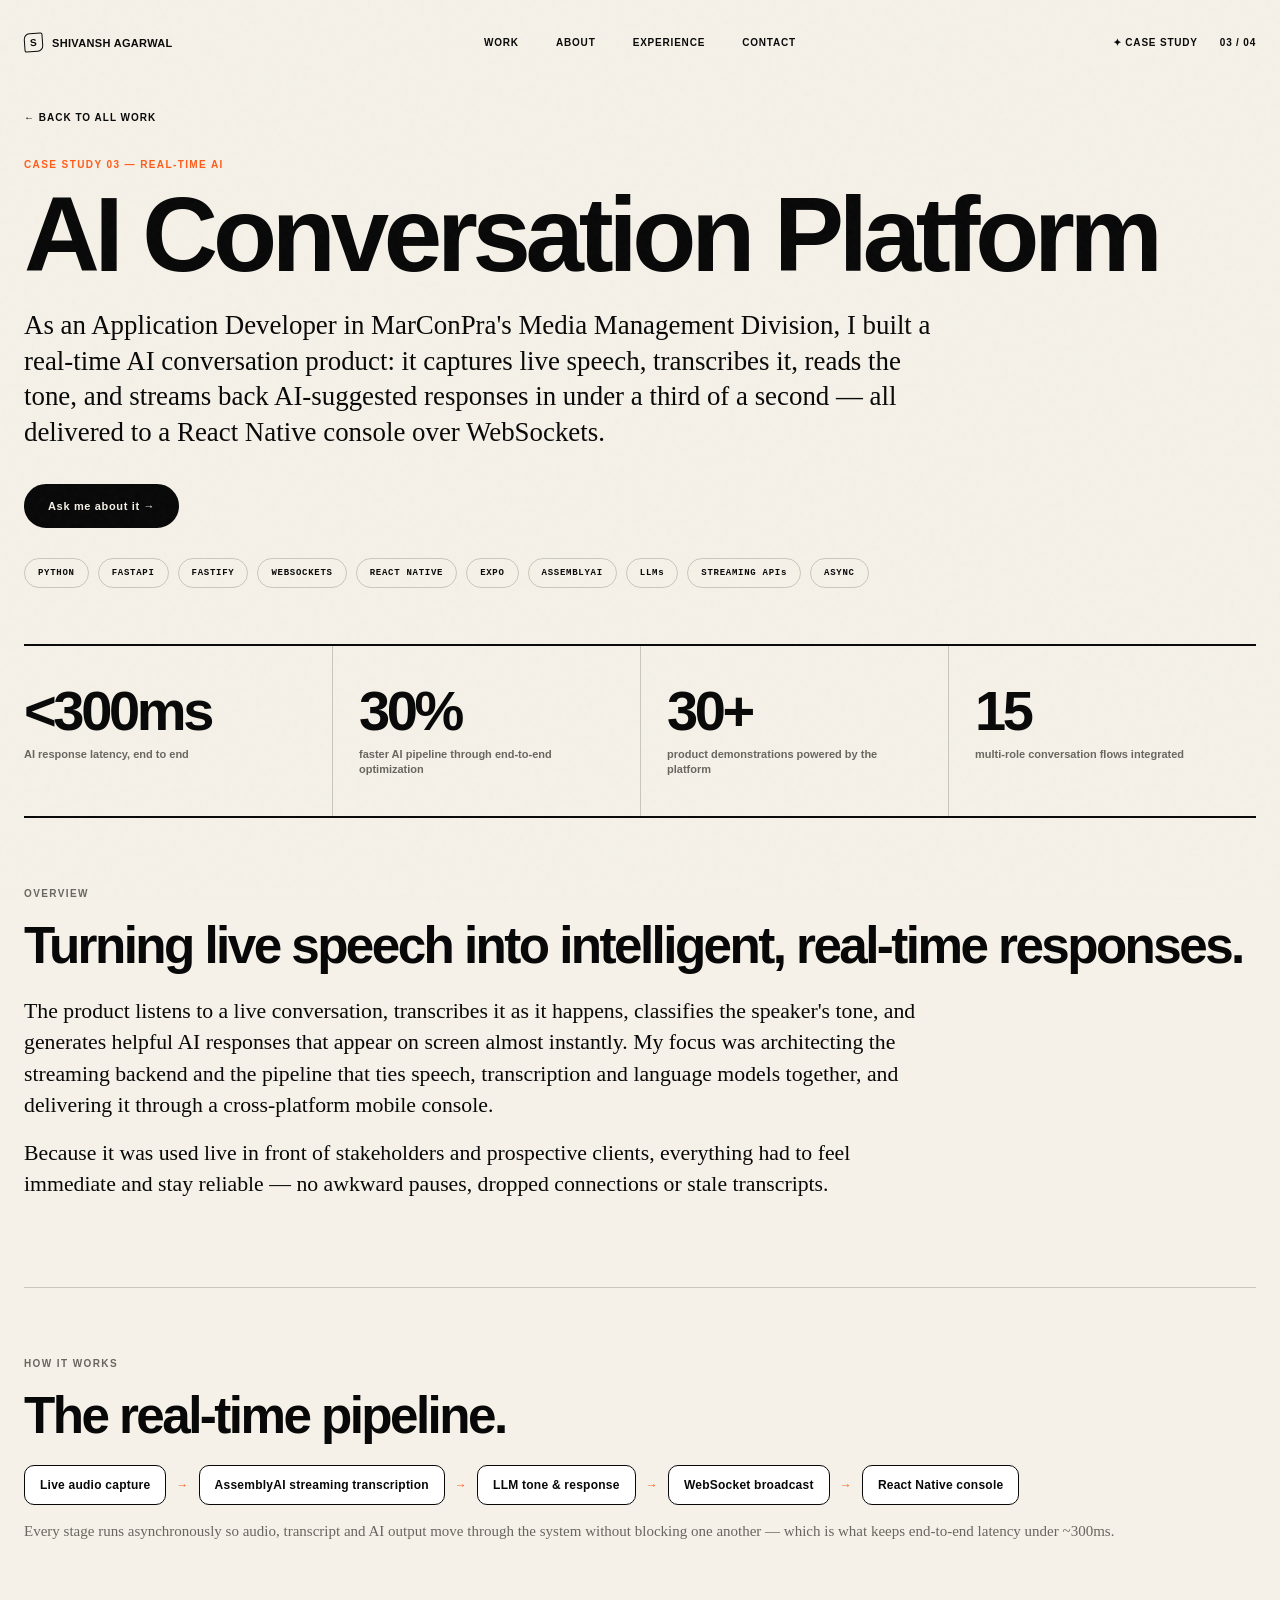
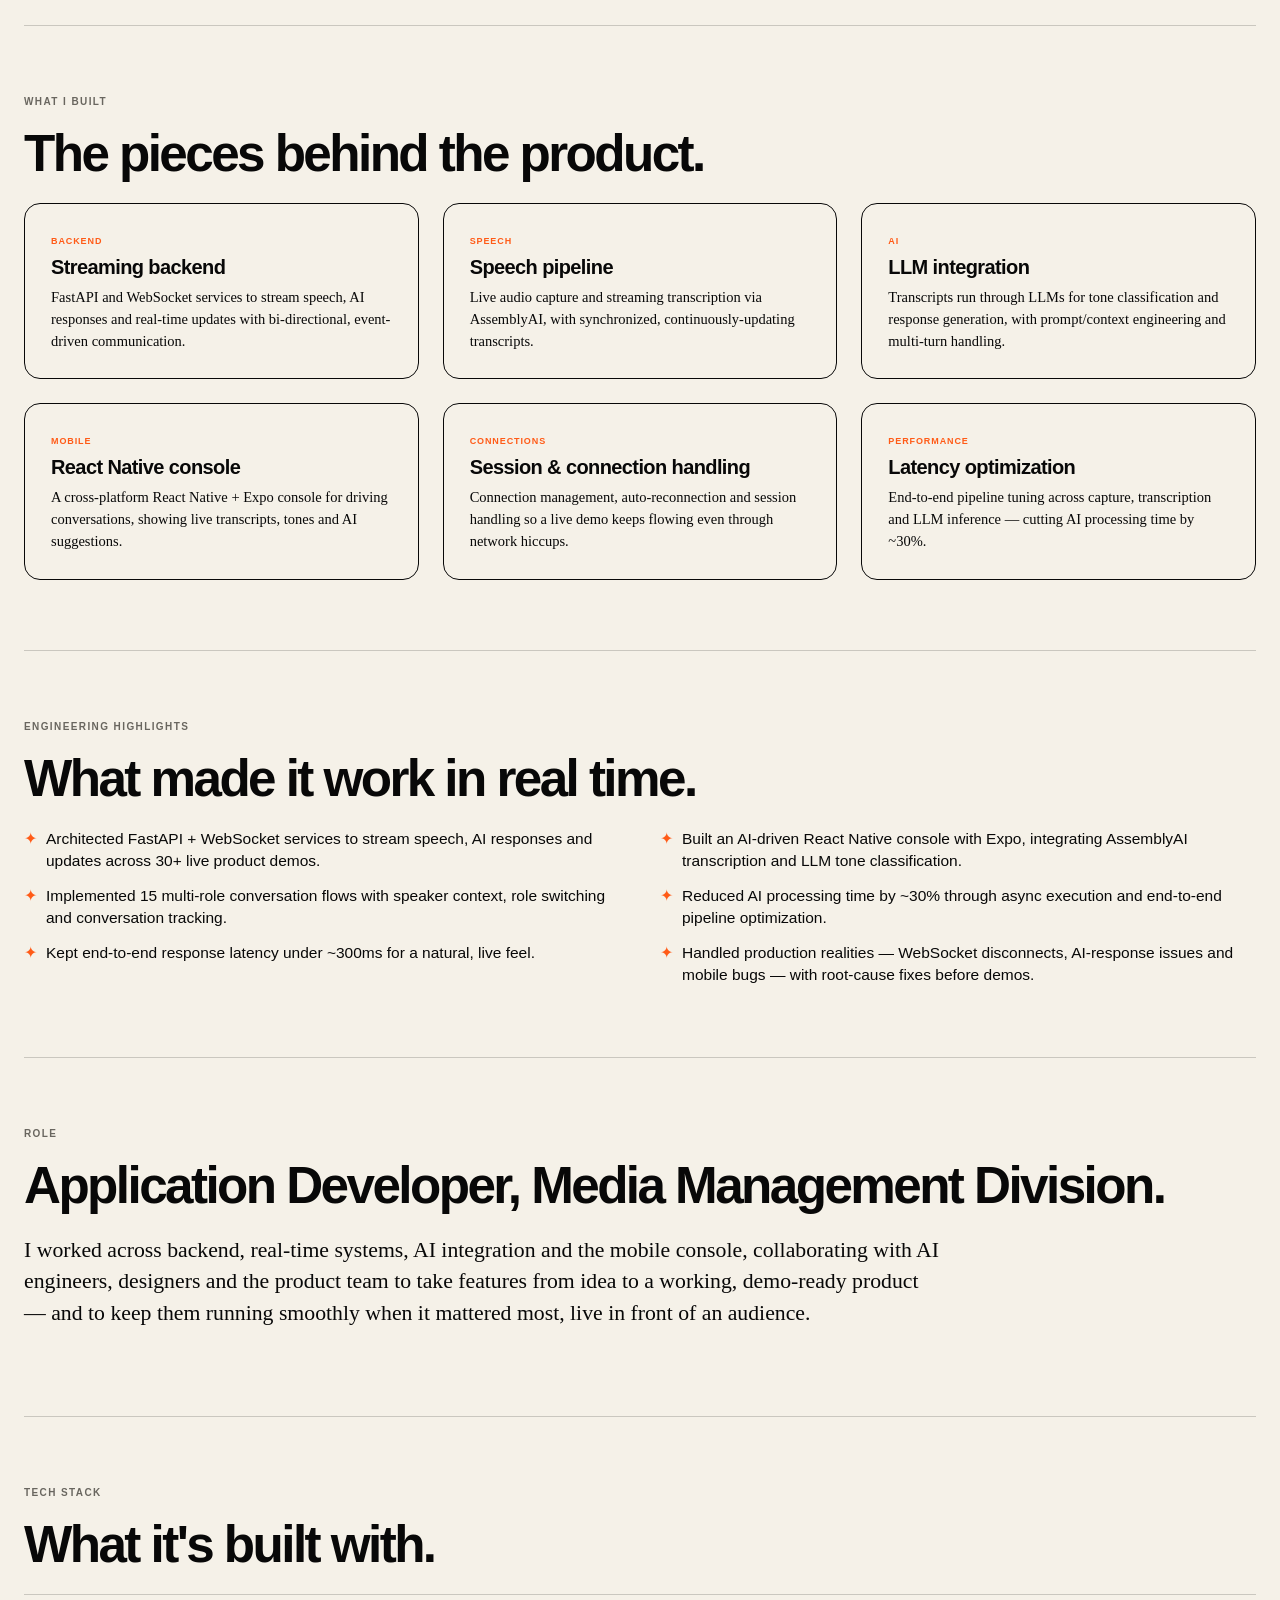
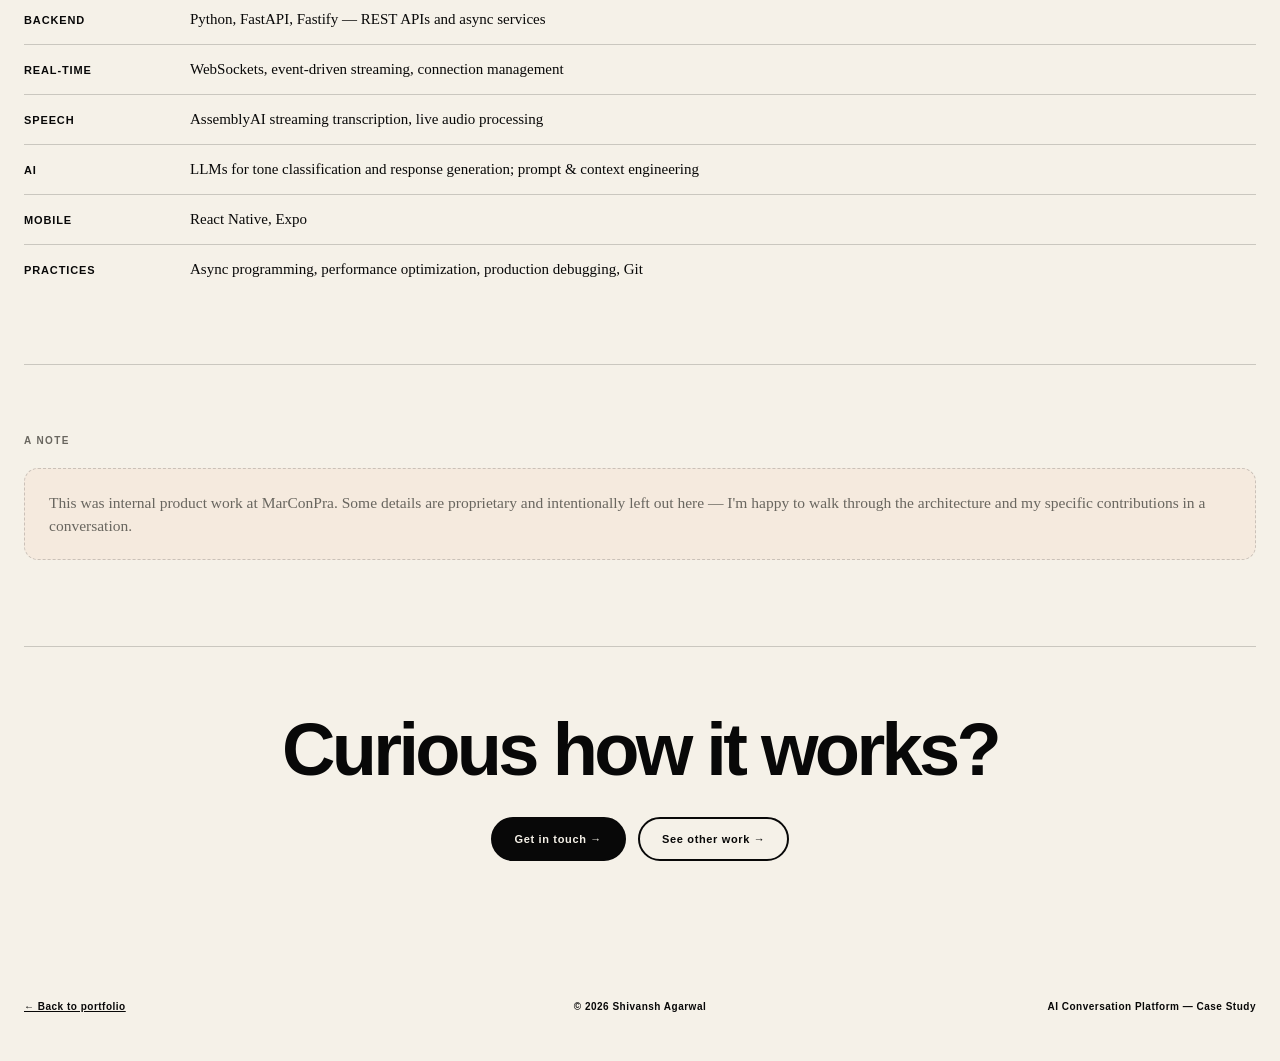
==== work/ai-conversation/index.html @ 7a3903e1 "Portfolio site with for projects and experience." ====
<!doctype html>
<html lang="en">
<head>
  <meta charset="utf-8" />
  <meta name="viewport" content="width=device-width, initial-scale=1" />
  <meta name="description" content="Case study: a real-time AI conversation platform by Shivansh Agarwal (MarConPra, Application Developer) — live speech capture, AssemblyAI transcription, LLM tone classification and streaming AI responses over WebSockets, with a React Native / Expo console." />
  <meta name="author" content="Shivansh Agarwal" />
  <meta name="theme-color" content="#f5f1e8" />
  <title>AI Conversation Platform — Case Study · Shivansh Agarwal</title>
  <link rel="icon" href="../../assets/favicon.svg" type="image/svg+xml" />

  <meta property="og:type" content="article" />
  <meta property="og:title" content="AI Conversation Platform — Case Study · Shivansh Agarwal" />
  <meta property="og:description" content="Real-time speech, tone analysis and live AI responses: FastAPI + WebSockets, AssemblyAI, LLMs, React Native / Expo." />
  <meta name="twitter:card" content="summary_large_image" />
  <meta name="twitter:title" content="AI Conversation Platform — Case Study · Shivansh Agarwal" />

  <link rel="stylesheet" href="../../styles.css" />
  <style>
    .cs-main{width:var(--shell);margin-inline:auto}
    .cs-back{display:inline-flex;align-items:center;gap:8px;margin:26px 0 0;font-size:10px;font-weight:800;letter-spacing:.1em;text-transform:uppercase;text-decoration:none;text-underline-offset:6px}
    .cs-back:hover{text-decoration:underline}
    .cs-hero{padding:34px 0 56px;border-bottom:2px solid var(--ink)}
    .cs-kicker{font-size:10px;font-weight:800;letter-spacing:.14em;color:var(--orange);margin:0 0 18px}
    .cs-hero h1{font-size:clamp(46px,8.2vw,116px);line-height:.9;letter-spacing:-.05em;margin:0}
    .cs-lead{font-family:Georgia,"Times New Roman",serif;font-size:clamp(19px,2.1vw,29px);line-height:1.32;max-width:920px;margin:26px 0 0}
    .cs-cta{display:flex;flex-wrap:wrap;gap:12px;margin-top:34px}
    .cs-btn{display:inline-flex;align-items:center;gap:8px;border-radius:999px;padding:14px 22px;font-size:11px;font-weight:800;letter-spacing:.06em;text-decoration:none;border:2px solid var(--ink);transition:transform .2s ease}
    .cs-btn:hover{transform:translateY(-2px)}
    .cs-btn.solid{background:var(--ink);color:var(--paper)}
    .cs-btn.ghost{background:transparent;color:var(--ink)}
    .cs-tags{display:flex;flex-wrap:wrap;gap:9px;margin-top:30px}
    .cs-tags span{font-size:9px;font-weight:800;letter-spacing:.08em;padding:9px 13px;border-radius:999px;border:1px solid var(--line);font-family:monospace}
    .cs-metrics{display:grid;grid-template-columns:repeat(4,1fr);gap:0;border-bottom:2px solid var(--ink)}
    .cs-metrics div{padding:40px 26px 40px 0}
    .cs-metrics div + div{padding-left:26px;border-left:1px solid var(--line)}
    .cs-metrics strong{display:block;font-size:clamp(32px,4.4vw,56px);letter-spacing:-.06em;line-height:.9}
    .cs-metrics span{display:block;margin-top:10px;font-size:11px;font-weight:700;line-height:1.35;color:var(--muted)}
    .cs-section{padding:70px 0;border-bottom:1px solid var(--line)}
    .cs-eyebrow{font-size:10px;font-weight:800;letter-spacing:.14em;margin:0 0 22px;color:var(--muted)}
    .cs-section h2{font-size:clamp(30px,4vw,52px);letter-spacing:-.05em;line-height:.98;margin:0 0 24px}
    .cs-section p.body{font-family:Georgia,serif;font-size:clamp(17px,1.7vw,22px);line-height:1.45;max-width:920px;margin:0 0 16px}
    .cs-flow{display:flex;flex-wrap:wrap;align-items:center;gap:10px;margin-top:8px;font-size:12px;font-weight:800;letter-spacing:.02em}
    .cs-flow span{border:1.5px solid var(--ink);border-radius:10px;padding:12px 15px;background:#fff}
    .cs-flow i{color:var(--orange);font-style:normal;font-weight:900}
    .cs-note{font-family:Georgia,serif;font-size:15px;color:var(--muted);margin-top:18px}
    .cs-grid3{display:grid;grid-template-columns:repeat(3,1fr);gap:24px;margin-top:14px}
    .cs-role{border:1.5px solid var(--ink);border-radius:16px;padding:26px}
    .cs-role h3{font-size:20px;letter-spacing:-.03em;margin:8px 0 8px}
    .cs-role .tag{font-size:9px;font-weight:800;letter-spacing:.1em;color:var(--orange)}
    .cs-role p{margin:0;font-size:14.5px;line-height:1.5;font-family:Georgia,serif}
    .cs-stack .row{display:grid;grid-template-columns:150px 1fr;gap:16px;padding:14px 0;border-top:1px solid var(--line);align-items:baseline}
    .cs-stack .row b{font-size:11px;font-weight:800;letter-spacing:.08em;text-transform:uppercase}
    .cs-stack .row p{margin:0;font-size:15px;line-height:1.4;font-family:Georgia,serif}
    .cs-list{list-style:none;margin:0;padding:0;display:grid;grid-template-columns:repeat(2,1fr);gap:12px 40px}
    .cs-list li{position:relative;padding-left:22px;font-size:15.5px;line-height:1.45}
    .cs-list li::before{content:"✦";position:absolute;left:0;color:var(--orange)}
    .cs-nda{margin-top:8px;border:1.5px dashed var(--line);border-radius:14px;padding:22px 24px;font-family:Georgia,serif;font-size:15.5px;line-height:1.5;color:var(--muted);background:rgba(255,91,23,.04)}
    .cs-foot{padding:70px 0 90px;text-align:center}
    .cs-foot h2{font-size:clamp(34px,6vw,74px);letter-spacing:-.05em;line-height:.9;margin:0 0 30px}
    .cs-foot .cs-cta{justify-content:center}
    @media(max-width:900px){
      .cs-metrics{grid-template-columns:repeat(2,1fr)}
      .cs-metrics div,.cs-metrics div + div{border-left:0;padding:28px 18px}
      .cs-grid3{grid-template-columns:1fr}.cs-stack .row{grid-template-columns:1fr;gap:4px}.cs-list{grid-template-columns:1fr}
    }
  </style>
</head>
<body>
  <div class="grain" aria-hidden="true"></div>

  <header class="topbar" id="top">
    <a class="identity" href="../../index.html" aria-label="Shivansh Agarwal home">
      <span class="identity-mark" aria-hidden="true">S</span>
      <span>SHIVANSH AGARWAL</span>
    </a>
    <nav class="desktop-nav" aria-label="Main navigation">
      <a href="../../index.html#work">WORK</a>
      <a href="../../index.html#about">ABOUT</a>
      <a href="../../index.html#experience">EXPERIENCE</a>
      <a href="../../index.html#contact">CONTACT</a>
    </nav>
    <div class="top-location"><span>✦ CASE STUDY</span><span>03 / 04</span></div>
  </header>

  <main class="cs-main">
    <a class="cs-back" href="../../index.html#work">← Back to all work</a>

    <section class="cs-hero">
      <p class="cs-kicker">CASE STUDY 03 — REAL-TIME AI</p>
      <h1>AI Conversation Platform</h1>
      <p class="cs-lead">As an Application Developer in MarConPra's Media Management Division, I built a real-time AI conversation product: it captures live speech, transcribes it, reads the tone, and streams back AI-suggested responses in under a third of a second — all delivered to a React Native console over WebSockets.</p>
      <div class="cs-cta">
        <a class="cs-btn solid" href="../../index.html#contact">Ask me about it →</a>
      </div>
      <div class="cs-tags">
        <span>PYTHON</span><span>FASTAPI</span><span>FASTIFY</span><span>WEBSOCKETS</span><span>REACT NATIVE</span><span>EXPO</span><span>ASSEMBLYAI</span><span>LLMs</span><span>STREAMING APIs</span><span>ASYNC</span>
      </div>
    </section>

    <section class="cs-metrics" aria-label="Key outcomes">
      <div><strong>&lt;300ms</strong><span>AI response latency, end to end</span></div>
      <div><strong>30%</strong><span>faster AI pipeline through end-to-end optimization</span></div>
      <div><strong>30+</strong><span>product demonstrations powered by the platform</span></div>
      <div><strong>15</strong><span>multi-role conversation flows integrated</span></div>
    </section>

    <section class="cs-section">
      <p class="cs-eyebrow">OVERVIEW</p>
      <h2>Turning live speech into intelligent, real-time responses.</h2>
      <p class="body">The product listens to a live conversation, transcribes it as it happens, classifies the speaker's tone, and generates helpful AI responses that appear on screen almost instantly. My focus was architecting the streaming backend and the pipeline that ties speech, transcription and language models together, and delivering it through a cross-platform mobile console.</p>
      <p class="body">Because it was used live in front of stakeholders and prospective clients, everything had to feel immediate and stay reliable — no awkward pauses, dropped connections or stale transcripts.</p>
    </section>

    <section class="cs-section">
      <p class="cs-eyebrow">HOW IT WORKS</p>
      <h2>The real-time pipeline.</h2>
      <div class="cs-flow">
        <span>Live audio capture</span><i>→</i>
        <span>AssemblyAI streaming transcription</span><i>→</i>
        <span>LLM tone &amp; response</span><i>→</i>
        <span>WebSocket broadcast</span><i>→</i>
        <span>React Native console</span>
      </div>
      <p class="cs-note">Every stage runs asynchronously so audio, transcript and AI output move through the system without blocking one another — which is what keeps end-to-end latency under ~300ms.</p>
    </section>

    <section class="cs-section">
      <p class="cs-eyebrow">WHAT I BUILT</p>
      <h2>The pieces behind the product.</h2>
      <div class="cs-grid3">
        <div class="cs-role">
          <span class="tag">BACKEND</span>
          <h3>Streaming backend</h3>
          <p>FastAPI and WebSocket services to stream speech, AI responses and real-time updates with bi-directional, event-driven communication.</p>
        </div>
        <div class="cs-role">
          <span class="tag">SPEECH</span>
          <h3>Speech pipeline</h3>
          <p>Live audio capture and streaming transcription via AssemblyAI, with synchronized, continuously-updating transcripts.</p>
        </div>
        <div class="cs-role">
          <span class="tag">AI</span>
          <h3>LLM integration</h3>
          <p>Transcripts run through LLMs for tone classification and response generation, with prompt/context engineering and multi-turn handling.</p>
        </div>
        <div class="cs-role">
          <span class="tag">MOBILE</span>
          <h3>React Native console</h3>
          <p>A cross-platform React Native + Expo console for driving conversations, showing live transcripts, tones and AI suggestions.</p>
        </div>
        <div class="cs-role">
          <span class="tag">CONNECTIONS</span>
          <h3>Session &amp; connection handling</h3>
          <p>Connection management, auto-reconnection and session handling so a live demo keeps flowing even through network hiccups.</p>
        </div>
        <div class="cs-role">
          <span class="tag">PERFORMANCE</span>
          <h3>Latency optimization</h3>
          <p>End-to-end pipeline tuning across capture, transcription and LLM inference — cutting AI processing time by ~30%.</p>
        </div>
      </div>
    </section>

    <section class="cs-section">
      <p class="cs-eyebrow">ENGINEERING HIGHLIGHTS</p>
      <h2>What made it work in real time.</h2>
      <ul class="cs-list">
        <li>Architected FastAPI + WebSocket services to stream speech, AI responses and updates across 30+ live product demos.</li>
        <li>Built an AI-driven React Native console with Expo, integrating AssemblyAI transcription and LLM tone classification.</li>
        <li>Implemented 15 multi-role conversation flows with speaker context, role switching and conversation tracking.</li>
        <li>Reduced AI processing time by ~30% through async execution and end-to-end pipeline optimization.</li>
        <li>Kept end-to-end response latency under ~300ms for a natural, live feel.</li>
        <li>Handled production realities — WebSocket disconnects, AI-response issues and mobile bugs — with root-cause fixes before demos.</li>
      </ul>
    </section>

    <section class="cs-section">
      <p class="cs-eyebrow">ROLE</p>
      <h2>Application Developer, Media Management Division.</h2>
      <p class="body">I worked across backend, real-time systems, AI integration and the mobile console, collaborating with AI engineers, designers and the product team to take features from idea to a working, demo-ready product — and to keep them running smoothly when it mattered most, live in front of an audience.</p>
    </section>

    <section class="cs-section">
      <p class="cs-eyebrow">TECH STACK</p>
      <h2>What it's built with.</h2>
      <div class="cs-stack">
        <div class="row"><b>Backend</b><p>Python, FastAPI, Fastify — REST APIs and async services</p></div>
        <div class="row"><b>Real-time</b><p>WebSockets, event-driven streaming, connection management</p></div>
        <div class="row"><b>Speech</b><p>AssemblyAI streaming transcription, live audio processing</p></div>
        <div class="row"><b>AI</b><p>LLMs for tone classification and response generation; prompt &amp; context engineering</p></div>
        <div class="row"><b>Mobile</b><p>React Native, Expo</p></div>
        <div class="row"><b>Practices</b><p>Async programming, performance optimization, production debugging, Git</p></div>
      </div>
    </section>

    <section class="cs-section">
      <p class="cs-eyebrow">A NOTE</p>
      <p class="cs-nda">This was internal product work at MarConPra. Some details are proprietary and intentionally left out here — I'm happy to walk through the architecture and my specific contributions in a conversation.</p>
    </section>

    <section class="cs-foot">
      <h2>Curious how it works?</h2>
      <div class="cs-cta">
        <a class="cs-btn solid" href="../../index.html#contact">Get in touch →</a>
        <a class="cs-btn ghost" href="../../index.html#work">See other work →</a>
      </div>
    </section>
  </main>

  <footer class="footer section-shell">
    <a href="../../index.html">← Back to portfolio</a>
    <p>© <span data-year></span> Shivansh Agarwal</p>
    <p>AI Conversation Platform — Case Study</p>
  </footer>

  <script>document.querySelectorAll('[data-year]').forEach(n => n.textContent = new Date().getFullYear());</script>
</body>
</html>
---- styles.css ----
:root{
  --paper:#f5f1e8;
  --ink:#080808;
  --muted:#69665f;
  --orange:#ff5b17;
  --purple:#a654f6;
  --yellow:#efb50e;
  --green:#0a3f2a;
  --lime:#baf64d;
  --line:rgba(8,8,8,.18);
  --shell:min(1460px,calc(100% - 48px));
}
*{box-sizing:border-box}
html{scroll-behavior:smooth;scroll-padding-top:80px}
body{margin:0;background:var(--paper);color:var(--ink);font-family:Arial,Helvetica,sans-serif;overflow-x:hidden}
body.menu-open{overflow:hidden}
::selection{background:var(--orange);color:#fff}
a{color:inherit}button,a{-webkit-tap-highlight-color:transparent}button{font:inherit}img{display:block;max-width:100%}
.grain{position:fixed;inset:0;z-index:9998;pointer-events:none;opacity:.045;background-image:url("data:image/svg+xml,%3Csvg viewBox='0 0 190 190' xmlns='http://www.w3.org/2000/svg'%3E%3Cfilter id='n'%3E%3CfeTurbulence type='fractalNoise' baseFrequency='.9' numOctaves='3' stitchTiles='stitch'/%3E%3C/filter%3E%3Crect width='100%25' height='100%25' filter='url(%23n)' opacity='.65'/%3E%3C/svg%3E")}
.section-shell{width:var(--shell);margin-inline:auto}
.cursor{position:fixed;left:0;top:0;width:92px;height:92px;z-index:10000;pointer-events:none;opacity:0;transform:translate(-50%,-50%);transition:opacity .2s ease;color:var(--ink);mix-blend-mode:multiply}
.cursor.ready{opacity:1}.cursor svg{width:100%;height:100%;animation:spin 8s linear infinite}.cursor text{font-size:11px;font-weight:800;letter-spacing:4px;fill:currentColor}.cursor i{position:absolute;left:50%;top:50%;width:8px;height:8px;border-radius:50%;background:var(--orange);transform:translate(-50%,-50%);transition:.2s ease}.cursor.link i{width:25px;height:25px;background:var(--ink)}.cursor.link svg{animation-duration:3s}@keyframes spin{to{transform:rotate(360deg)}}
.topbar{height:86px;padding:0 24px;display:grid;grid-template-columns:1fr auto 1fr;align-items:center;gap:28px;position:relative;z-index:100;background:rgba(245,241,232,.88);backdrop-filter:blur(16px);border-bottom:1px solid transparent}
.identity{display:flex;align-items:center;gap:9px;text-decoration:none;font-size:11px;font-weight:700;letter-spacing:.03em;width:max-content}.identity-mark{width:19px;height:19px;border:1.5px solid currentColor;border-radius:6px 2px 6px 2px;display:grid;place-items:center;font-size:10px;transform:rotate(-4deg)}
.desktop-nav{display:flex;gap:clamp(20px,2.9vw,50px);align-items:center}.desktop-nav a,.top-location{font-size:10px;letter-spacing:.08em;text-decoration:none;font-weight:700}.desktop-nav a{position:relative;padding:6px 0}.desktop-nav a::after{content:"";position:absolute;left:0;right:100%;bottom:0;height:1px;background:currentColor;transition:right .25s}.desktop-nav a:hover::after,.desktop-nav a.active::after{right:0}.top-location{justify-self:end;display:flex;gap:22px}.menu-button{display:none;border:0;background:none;padding:9px}.menu-button span{display:block;width:24px;height:1.5px;background:currentColor;margin:5px}.mobile-menu{display:none}
.hero{min-height:calc(100vh - 86px);padding:52px 0 104px;position:relative}.hero::before{content:"";position:absolute;left:11%;right:10%;top:7%;height:470px;opacity:.5;background-image:radial-gradient(circle,var(--ink) 0 1px,transparent 1.2px);background-size:46px 46px;mask-image:linear-gradient(to bottom,transparent,#000 18%,#000 76%,transparent)}
.hero-art-card{position:absolute;z-index:3;right:5.7%;top:62px;width:230px}.hero-art-shape{height:92px;border-radius:42px 11px 42px 11px;background:linear-gradient(135deg,#ffd184 0 16%,#ff7a13 16% 38%,#fff1cb 38% 41%,#ff5000 41% 72%,#b92509 72%);box-shadow:0 18px 42px rgba(122,53,5,.22);position:relative;overflow:hidden}.hero-art-shape::before,.hero-art-shape::after{content:"";position:absolute;width:170px;height:24px;background:rgba(255,255,255,.65);transform:rotate(-32deg);left:24px}.hero-art-shape::before{top:16px}.hero-art-shape::after{top:50px;opacity:.35}.hero-art-card p{font-size:8px;line-height:1.28;font-weight:700;margin:9px 3px 0 50px;text-transform:uppercase}
.hero-title{position:relative;z-index:2;width:min(1120px,82vw);margin:18px auto 0;text-align:center;display:flex;flex-direction:column;align-items:center}.hero-title>span{display:block;line-height:.79;letter-spacing:-.075em;white-space:nowrap}.hero-thin{font-size:clamp(82px,12.7vw,190px);font-weight:300}.hero-bold{font-size:clamp(86px,13.2vw,198px);font-weight:900}.hero-engineer{display:flex!important;align-items:center;justify-content:center;position:relative}.hero-photo{width:.16em;height:.76em;border-radius:999px;overflow:hidden;margin:0 .015em;border:1px solid var(--ink);transform:translateY(.02em)}.hero-photo img{width:100%;height:100%;object-fit:cover;object-position:54% 38%;filter:grayscale(1)}.hero-star{font-size:.22em;letter-spacing:0;color:var(--orange);position:absolute;right:-.13em;bottom:.11em;font-weight:400;transform:rotate(12deg)}
.availability{margin:40px auto 0;display:flex;align-items:center;justify-content:center;gap:8px;font-family:Georgia,"Times New Roman",serif;font-size:13px}.availability i{width:7px;height:7px;border-radius:50%;background:#31b95d;box-shadow:0 0 0 5px rgba(49,185,93,.1)}
.hero-summary{margin:108px auto 0;width:min(1040px,88%);text-align:center}.hero-summary p{font-size:clamp(24px,2.4vw,40px);line-height:1.07;font-weight:700;letter-spacing:-.045em;margin:0}.mini-photo{display:inline-block;width:.8em;height:.8em;border-radius:8px;overflow:hidden;vertical-align:-.08em;margin:0 .08em}.mini-photo img{width:100%;height:100%;object-fit:cover;filter:grayscale(1)}.years-badge{display:inline-block;padding:.08em .28em .1em;background:var(--orange);color:#fff;border-radius:999px;transform:rotate(-3deg);font-family:Georgia,serif;font-style:italic;font-weight:400;white-space:nowrap}
.featured{padding:34px 0 120px}.section-heading{display:flex;align-items:end;justify-content:space-between;gap:30px;margin-bottom:18px}.section-heading h2{margin:0;font-size:clamp(30px,3.4vw,54px);letter-spacing:-.05em}.section-heading sup{font-size:.34em;letter-spacing:0;margin-left:4px}.section-heading p{font-size:10px;font-weight:700;letter-spacing:.12em;margin:0 0 8px}
.case-card{margin-bottom:52px}.case-visual{position:relative;overflow:hidden;border-radius:11px;min-height:640px}.case-card:not(.case-hero):not(.case-wide) .case-visual{min-height:550px}.case-hero .case-visual{background:var(--purple)}.case-copy{position:relative;padding:13px 0 0}.case-copy>span{display:block;font-size:8px;font-weight:800;letter-spacing:.07em;margin-bottom:7px}.case-copy h3{font-size:clamp(25px,2.35vw,39px);line-height:1.04;letter-spacing:-.045em;margin:0;max-width:1080px}.case-copy p{font-size:9px;font-weight:800;letter-spacing:.08em;margin:10px 0 0}.case-copy button,.visual-action{border:0;background:#080808;color:#fff;border-radius:999px;font-size:10px;font-weight:700;padding:13px 20px;cursor:pointer}.case-copy button{position:absolute;right:0;top:26px}.visual-action{position:absolute;right:22px;bottom:18px;z-index:10}.case-grid{display:grid;grid-template-columns:1fr 1fr;gap:52px 70px}.case-grid .case-copy h3{font-size:clamp(26px,2.55vw,39px)}.case-wide{margin-top:0}.case-wide .case-visual{min-height:610px;background:#ff714f}
.talentforge-visual{display:grid;place-items:center}.visual-ribbon{position:absolute;background:linear-gradient(135deg,#200431,#4e1770,#12031f);box-shadow:inset 0 0 80px rgba(255,255,255,.09)}.ribbon-one{left:-3%;top:0;width:54%;height:43%;clip-path:polygon(0 0,100% 0,67% 100%,0 100%)}.ribbon-two{right:-2%;top:4%;width:34%;height:28%;transform:skewY(-15deg)}.laptop{position:relative;width:min(66%,820px);z-index:3;transform:perspective(1200px) rotateX(1deg) rotateZ(1deg)}.laptop-screen{background:#18181a;border:13px solid #111;border-bottom-width:19px;border-radius:18px 18px 10px 10px;box-shadow:0 38px 80px rgba(27,4,45,.55)}.screen-top{height:42px;background:#f9f8fa;display:flex;align-items:center;gap:20px;padding:0 18px;font-size:10px}.screen-top span{color:#777}.screen-top i{margin-left:auto;width:26px;height:26px;border-radius:50%;background:var(--purple)}.screen-body{display:grid;grid-template-columns:68px 1fr;min-height:340px;background:#f3f1f5}.screen-body aside{background:#17151b;padding:22px 13px;display:flex;flex-direction:column;align-items:center;gap:22px}.screen-body aside strong{width:36px;height:36px;border-radius:10px;background:var(--lime);display:grid;place-items:center}.screen-body aside span{width:26px;height:5px;border-radius:9px;background:#5b5663}.screen-body aside span.active{background:var(--purple)}.screen-content{padding:28px;color:#15131a}.screen-content>p{font-weight:700;font-size:19px;margin:0 0 20px}.stat-grid{display:grid;grid-template-columns:repeat(3,1fr);gap:10px}.stat-grid span{background:#fff;padding:14px;border-radius:9px}.stat-grid strong,.stat-grid small{display:block}.stat-grid strong{font-size:24px}.stat-grid small{color:#777;margin-top:5px;font-size:8px}.chart{height:142px;background:#1c1721;border-radius:12px;margin-top:18px;padding:15px;display:flex;align-items:end;gap:9px}.chart i{flex:1;height:var(--h);background:linear-gradient(to top,#6b2aa1,#c77bff);border-radius:5px 5px 1px 1px}.laptop-base{height:28px;width:116%;margin-left:-8%;background:linear-gradient(#c2c2c4,#5c5c61);clip-path:polygon(5% 0,95% 0,100% 100%,0 100%);border-radius:0 0 10px 10px}.visual-chip{position:absolute;left:19px;bottom:18px;padding:10px 13px;border-radius:999px;background:rgba(0,0,0,.55);color:#fff;font-size:9px;font-weight:700;letter-spacing:.08em}
.learning-visual{background:var(--yellow);display:grid;place-items:center}.read-strip{position:absolute;top:0;left:0;right:0;height:23px;overflow:hidden;white-space:nowrap;font-size:8px;font-weight:700;letter-spacing:.07em;padding:7px 0 0 12px;color:rgba(0,0,0,.55)}.read-strip-dark{color:rgba(255,255,255,.55)}.course-window{width:74%;min-height:415px;display:grid;grid-template-columns:72px 1fr;background:#f8f5ed;border:10px solid #24211d;border-radius:18px;box-shadow:0 35px 70px rgba(94,63,0,.35);transform:rotate(-2deg)}.course-sidebar{background:#161512;padding:25px 14px;display:flex;flex-direction:column;align-items:center;gap:26px}.course-sidebar b{display:grid;place-items:center;width:38px;height:38px;border-radius:50%;background:var(--yellow)}.course-sidebar span{width:29px;height:5px;border-radius:8px;background:#555}.course-main{padding:34px}.course-main>small{font-size:8px;font-weight:800;letter-spacing:.12em;color:#887000}.course-main h4{font-size:30px;margin:9px 0 22px;letter-spacing:-.05em}.course-video{height:180px;background:linear-gradient(135deg,#23201c,#5c4021);border-radius:12px;position:relative;display:grid;place-items:center}.course-video i{width:56px;height:56px;border-radius:50%;background:rgba(255,255,255,.88);position:relative}.course-video i::after{content:"";position:absolute;left:23px;top:18px;border-left:15px solid #111;border-top:10px solid transparent;border-bottom:10px solid transparent}.course-video span{position:absolute;right:12px;top:12px;background:#f04d3c;color:#fff;padding:5px 7px;border-radius:5px;font-size:7px;font-weight:800}.course-row{display:flex;justify-content:space-between;margin-top:18px;font-size:11px}.course-row em{font-style:normal;font-weight:800}.course-progress{height:7px;background:#ddd6c8;border-radius:8px;margin-top:8px;overflow:hidden}.course-progress i{display:block;width:78%;height:100%;background:var(--yellow)}.metric-note{position:absolute;left:24px;bottom:26px;width:120px}.metric-note strong{font-size:42px;display:block;letter-spacing:-.08em}.metric-note span{font-size:9px;font-weight:700;line-height:1.25}
.realtime-visual{background:#0b432d;display:grid;place-items:center}.phone-device{width:274px;background:#141414;padding:10px;border-radius:42px;box-shadow:0 30px 80px rgba(0,0,0,.5);transform:rotate(-4deg)}.phone-notch{width:105px;height:23px;background:#141414;position:absolute;left:50%;margin-left:-52px;border-radius:0 0 15px 15px}.phone-ui{min-height:485px;border-radius:32px;background:#f3eee6;padding:43px 17px 17px;color:#111}.live-line{display:flex;align-items:center;gap:7px;font-size:7px}.live-line i{width:7px;height:7px;background:#2fc268;border-radius:50%}.live-line span{margin-left:auto}.wave{height:94px;display:flex;align-items:center;gap:5px;margin:27px 0}.wave i{flex:1;height:var(--h);border-radius:7px;background:#ff704d}.message{font-size:10px;line-height:1.35;padding:12px;border-radius:14px;margin:10px 0}.user-message{background:#fff;margin-left:30px}.ai-message{background:#171717;color:#fff;margin-right:18px}.ai-message small{display:block;color:#ff7757;font-size:7px;font-weight:800;letter-spacing:.08em;margin-bottom:5px}.tones{display:flex;gap:5px;margin-top:18px}.tones span{font-size:6px;font-weight:800;border:1px solid #222;border-radius:999px;padding:6px}.latency-card{position:absolute;right:10%;bottom:15%;background:#171717;color:#fff;border-radius:12px;padding:15px 17px;display:grid;gap:5px;box-shadow:0 18px 40px rgba(0,0,0,.4);font-family:monospace}.latency-card small{font-size:8px;color:#aaa}.latency-card strong{font-size:18px;color:#79f2b0}.latency-card span{font-size:8px}.light-action{background:#f5f1e8;color:#111}
.payment-visual{display:grid;place-items:center}.payment-orbit{position:absolute;border-radius:50%;border:52px solid rgba(0,0,0,.1)}.orbit-one{width:510px;height:510px;left:-160px;top:-220px}.orbit-two{width:410px;height:410px;right:-110px;bottom:-210px}.payment-app{width:360px;background:#fcfaf4;border-radius:23px;padding:26px;box-shadow:0 34px 80px rgba(115,28,12,.35);transform:rotate(2deg);z-index:2}.payment-head{display:flex;justify-content:space-between;margin-bottom:28px}.payment-app>small{font-size:8px;font-weight:800;letter-spacing:.11em;color:#777}.payment-app h4{font-size:42px;letter-spacing:-.06em;margin:5px 0 21px}.payment-actions{display:grid;grid-template-columns:repeat(3,1fr);gap:8px;margin-bottom:22px}.payment-actions>span{background:#171717;color:#fff;border-radius:14px;padding:12px;display:grid;place-items:center;font-size:18px}.payment-actions small{font-size:7px;margin-top:4px}.contact-row{display:flex;align-items:center;border-top:1px solid #ddd7cc;padding:14px 0;gap:10px}.contact-row i{width:34px;height:34px;border-radius:50%;background:#ff714f;display:grid;place-items:center;font-size:9px;font-style:normal;font-weight:800}.contact-row p{margin:0;flex:1}.contact-row p b,.contact-row p small{display:block}.contact-row p b{font-size:10px}.contact-row p small{font-size:8px;color:#777;margin-top:4px}.contact-row>strong{font-size:10px}.api-badge{position:absolute;left:17%;bottom:18%;background:#171717;color:#fff;border-radius:999px;padding:13px 18px;font-size:9px;font-weight:800;letter-spacing:.08em;z-index:3}
.about{background:#0b0b0b;color:#f5f1e8;padding:120px 0}.about-inner{display:grid;grid-template-columns:.72fr 1.28fr;gap:90px}.about-title>p{font-size:10px;font-weight:800;letter-spacing:.12em}.about-title h2{font-size:clamp(48px,6vw,93px);line-height:.88;letter-spacing:-.065em;margin:35px 0 0;max-width:740px}.skill-cloud{display:flex;align-content:center;justify-content:center;flex-wrap:wrap;gap:13px;padding:15px}.skill{font-size:clamp(20px,2.5vw,39px);line-height:1;padding:.36em .65em;border-radius:999px;white-space:nowrap}.skill.outline{border:2px solid #f5f1e8}.skill.solid-orange{background:var(--orange);color:#fff}.skill.dark{background:#f5f1e8;color:#111;font-weight:800}.skill.pixel{border:2px dashed #f5f1e8;font-family:monospace}.skill.serif{font-family:Georgia,serif;font-style:italic;border:1px solid #f5f1e8}.skill.solid-green{background:#47bb69;color:#08120b;font-weight:800}.skill.amp{font-family:Georgia,serif;font-size:85px;padding:0 .25em;color:var(--orange)}.tilt-left{transform:rotate(-5deg)}.tilt-right{transform:rotate(5deg)}.about-copy{grid-column:2;max-width:800px}.about-copy p{font-family:Georgia,"Times New Roman",serif;font-size:clamp(21px,2.2vw,34px);line-height:1.28;margin:20px 0}.about-copy a{display:inline-block;margin-top:15px;text-transform:uppercase;font-size:10px;font-weight:800;letter-spacing:.1em;text-underline-offset:7px}
.experience{padding:120px 0}.timeline{border-top:2px solid var(--ink)}.timeline-head,.timeline article{display:grid;grid-template-columns:1.15fr 1.25fr 120px;gap:40px}.timeline-head{padding:12px 0;font-size:8px;font-weight:800;letter-spacing:.12em;border-bottom:1px solid var(--line)}.timeline article{padding:25px 0;border-bottom:1px solid var(--line);align-items:center;transition:padding .25s,background .25s}.timeline article:hover{padding-left:14px;padding-right:14px;background:rgba(255,91,23,.06)}.timeline small{font-size:8px;font-weight:800;letter-spacing:.08em;color:var(--muted)}.timeline h3{font-size:clamp(22px,2.3vw,35px);letter-spacing:-.045em;margin:5px 0 0}.timeline article>p{font-family:Georgia,serif;font-size:16px;line-height:1.3;margin:0}.timeline time{text-align:right;font-size:13px;font-weight:800}
.numbers{background:var(--orange);overflow:hidden;padding:17px 0}.numbers-track{display:flex;width:max-content;align-items:center;gap:30px;animation:ticker 25s linear infinite;font-size:11px;font-weight:800;letter-spacing:.08em}.numbers-track span{display:flex;align-items:baseline;gap:7px}.numbers-track b{font-size:24px;letter-spacing:-.05em}.numbers-track i{font-style:normal}@keyframes ticker{to{transform:translateX(-50%)}}
.contact{background:#0b0b0b;color:#f5f1e8;padding:120px 0 80px}.contact-inner>p{font-size:13px;font-weight:800;letter-spacing:.12em;margin:0}.contact-inner h2{font-size:clamp(70px,12.5vw,190px);letter-spacing:-.075em;line-height:.82;margin:18px 0 80px}.contact-row-main{border-top:1px solid #555;border-bottom:1px solid #555;padding:24px 0;display:grid;grid-template-columns:1fr 2fr;align-items:center}.contact-row-main span{font-family:Georgia,serif;font-size:18px}.contact-row-main a{font-size:clamp(22px,3.2vw,52px);letter-spacing:-.04em;text-decoration:none;word-break:break-word}.contact-bottom{display:flex;align-items:center;justify-content:space-between;margin-top:30px}.contact-bottom>a{font-size:14px}.contact-bottom>div{display:flex;gap:32px}.contact-bottom a{font-size:10px;font-weight:800;letter-spacing:.09em;text-underline-offset:6px}
.footer{min-height:110px;display:grid;grid-template-columns:1fr 1fr 1fr;align-items:center;gap:30px;font-size:10px;font-weight:700;letter-spacing:.05em}.footer a{width:max-content}.footer p:nth-child(2){text-align:center}.footer p:last-child{text-align:right}
.project-dialog{width:min(760px,calc(100% - 32px));border:0;border-radius:18px;background:var(--paper);color:var(--ink);padding:clamp(30px,5vw,62px);box-shadow:0 40px 100px rgba(0,0,0,.4)}.project-dialog::backdrop{background:rgba(0,0,0,.72);backdrop-filter:blur(9px)}.dialog-close{position:absolute;right:18px;top:15px;border:0;background:#111;color:#fff;width:39px;height:39px;border-radius:50%;font-size:24px;cursor:pointer}.dialog-kicker{font-size:9px;font-weight:800;letter-spacing:.12em;margin:0 0 18px;color:var(--orange)}.project-dialog h2{font-size:clamp(40px,6vw,72px);line-height:.9;letter-spacing:-.06em;margin:0}.dialog-summary{font-family:Georgia,serif;font-size:20px;line-height:1.35;margin:28px 0}.dialog-metrics{display:grid;grid-template-columns:1fr 1fr;gap:12px}.dialog-metrics span{padding:18px;border:1px solid var(--line);border-radius:12px;font-size:12px;line-height:1.35}.dialog-metrics strong{display:block;font-size:31px;letter-spacing:-.05em;margin-bottom:5px}.dialog-stack{margin-top:26px;padding-top:20px;border-top:1px solid var(--line)}.dialog-stack span{font-size:8px;font-weight:800;letter-spacing:.12em}.dialog-stack p{font-size:13px;font-weight:700;line-height:1.6;margin:8px 0 0}.dialog-link{display:inline-block;margin-top:28px;background:#111;color:#fff;border-radius:999px;padding:14px 20px;font-size:10px;font-weight:800;text-decoration:none}
.reveal{opacity:0;transform:translateY(28px);transition:opacity .75s ease,transform .75s cubic-bezier(.2,.8,.2,1)}.reveal.visible{opacity:1;transform:none}
@media(max-width:1000px){:root{--shell:min(100% - 32px,900px)}.desktop-nav{display:none}.topbar{grid-template-columns:1fr auto}.top-location{display:none}.menu-button{display:block;justify-self:end}.mobile-menu{position:fixed;inset:86px 0 auto 0;height:calc(100vh - 86px);z-index:90;background:var(--paper);padding:35px 24px;flex-direction:column;gap:0}.mobile-menu.open{display:flex}.mobile-menu a{font-size:clamp(34px,8vw,70px);font-weight:800;text-decoration:none;letter-spacing:-.05em;padding:10px 0;border-bottom:1px solid var(--line)}.hero-art-card{right:4%;width:180px}.hero-art-card p{display:none}.hero-title{width:94vw}.hero-summary{margin-top:86px}.case-grid{gap:45px 28px}.case-visual{min-height:520px}.case-card:not(.case-hero):not(.case-wide) .case-visual{min-height:500px}.laptop{width:80%}.about-inner{grid-template-columns:1fr}.skill-cloud,.about-copy{grid-column:1}.about-copy{max-width:100%}.timeline-head,.timeline article{grid-template-columns:1fr 1.2fr 90px}.contact-inner h2{margin-bottom:55px}}
@media(max-width:720px){:root{--shell:calc(100% - 24px)}.topbar{height:72px;padding:0 13px}.mobile-menu{inset:72px 0 auto;height:calc(100vh - 72px)}html{scroll-padding-top:72px}.hero{min-height:auto;padding:44px 0 80px}.hero::before{height:280px;background-size:30px 30px}.hero-art-card{top:18px;width:102px}.hero-art-shape{height:47px}.hero-title{margin-top:18px}.hero-title>span{line-height:.82}.hero-thin{font-size:15.3vw}.hero-bold{font-size:16vw}.hero-star{right:-.08em}.availability{margin-top:28px;font-size:11px;text-align:center}.hero-summary{margin-top:75px;width:100%}.hero-summary p{font-size:25px;line-height:1.12}.featured{padding-bottom:75px}.section-heading{align-items:start}.section-heading p{max-width:120px;text-align:right}.case-visual,.case-card:not(.case-hero):not(.case-wide) .case-visual,.case-wide .case-visual{min-height:430px}.case-copy h3,.case-grid .case-copy h3{font-size:27px;padding-right:0}.case-copy button{position:static;margin-top:16px}.case-grid{grid-template-columns:1fr;gap:12px}.case-grid .case-card{margin-bottom:42px}.laptop{width:88%}.screen-body{grid-template-columns:48px 1fr;min-height:260px}.screen-body aside{padding:15px 8px;gap:16px}.screen-body aside strong{width:30px;height:30px;font-size:11px}.screen-body aside span{width:19px}.screen-content{padding:17px}.screen-content>p{font-size:13px}.stat-grid{gap:5px}.stat-grid span{padding:8px}.stat-grid strong{font-size:16px}.chart{height:93px;margin-top:10px;padding:9px;gap:5px}.visual-chip{display:none}.course-window{width:84%;min-height:335px;grid-template-columns:52px 1fr}.course-sidebar{padding:18px 8px;gap:20px}.course-sidebar b{width:32px;height:32px}.course-sidebar span{width:22px}.course-main{padding:22px 17px}.course-main h4{font-size:22px}.course-video{height:135px}.metric-note{left:12px;bottom:17px}.metric-note strong{font-size:30px}.phone-device{width:225px}.phone-ui{min-height:390px}.wave{height:70px;margin:19px 0}.latency-card{right:2%;bottom:13%;padding:11px}.payment-app{width:290px;padding:20px}.payment-app h4{font-size:34px}.api-badge{left:5%;bottom:8%}.about{padding:80px 0}.about-inner{gap:45px}.about-title h2{font-size:52px}.skill-cloud{gap:9px;padding:0}.skill{font-size:21px}.skill.amp{font-size:55px}.experience{padding:80px 0}.timeline-head{display:none}.timeline article{grid-template-columns:1fr 70px;gap:16px}.timeline article>p{grid-column:1/-1;grid-row:2}.timeline time{grid-column:2;grid-row:1}.contact{padding:80px 0 55px}.contact-inner h2{font-size:18vw;margin-bottom:42px}.contact-row-main{grid-template-columns:1fr;gap:13px}.contact-row-main a{font-size:24px}.contact-bottom{align-items:flex-start;gap:25px}.contact-bottom>div{flex-direction:column;gap:12px}.footer{grid-template-columns:1fr;gap:9px;padding:25px 0}.footer p{margin:0!important;text-align:left!important}.dialog-metrics{grid-template-columns:1fr}.project-dialog{padding:34px 22px}.project-dialog h2{font-size:43px}}
@media(prefers-reduced-motion:reduce){html{scroll-behavior:auto}.reveal{opacity:1;transform:none;transition:none}.numbers-track{animation:none}.cursor{display:none}}

/* Final layout refinements */
.case-grid .case-copy button,.case-grid .case-copy a.case-study-link{position:static;margin-top:16px}
@media(max-width:720px){
  .section-heading{display:block}
  .section-heading h2{white-space:nowrap}
  .section-heading p{max-width:none;text-align:left;margin-top:8px}
}

/* Case-study link (anchor styled like the original case-copy button) */
.case-copy a.case-study-link{position:absolute;right:0;top:26px;border:0;background:#080808;color:#fff;border-radius:999px;font-size:10px;font-weight:700;padding:13px 20px;text-decoration:none;cursor:pointer}
.case-card[data-href]{cursor:pointer}
@media(max-width:720px){.case-copy a.case-study-link{position:static;margin-top:16px;display:inline-block}}

/* Highlight (marker) for the exchange-program line */
.hl{background:linear-gradient(transparent 58%, rgba(255,91,23,.42) 58%);padding:0 .1em;font-weight:800;border-radius:2px}

/* Magnify featured-work visuals on hover (pairs with the EXPLORE cursor) */
.case-visual{transition:transform .55s cubic-bezier(.2,.8,.2,1),box-shadow .55s ease}
.case-card:hover .case-visual,.case-card:focus-visible .case-visual{transform:scale(1.03);box-shadow:0 44px 90px rgba(0,0,0,.26);z-index:6}
@media(max-width:720px){.case-card:hover .case-visual,.case-card:focus-visible .case-visual{transform:none;box-shadow:none}}
@media(prefers-reduced-motion:reduce){.case-visual{transition:none}.case-card:hover .case-visual{transform:none;box-shadow:none}}
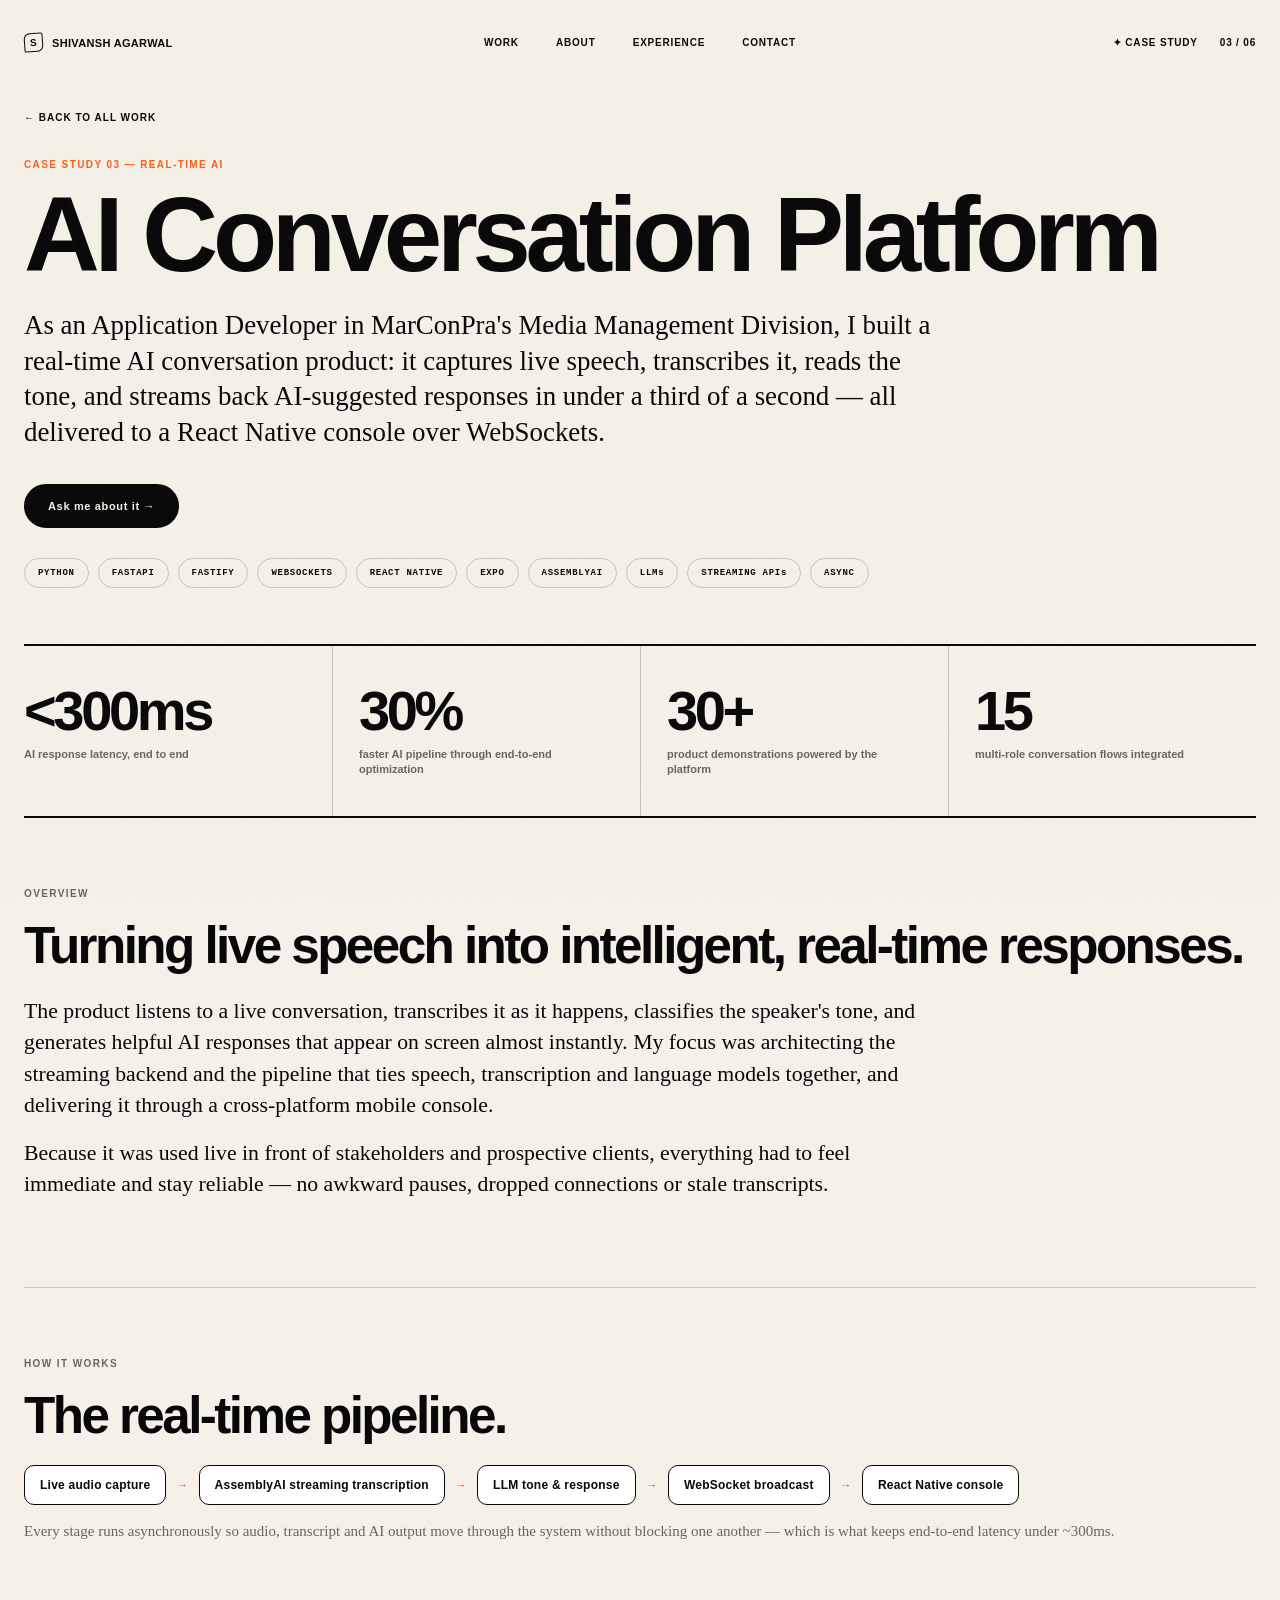
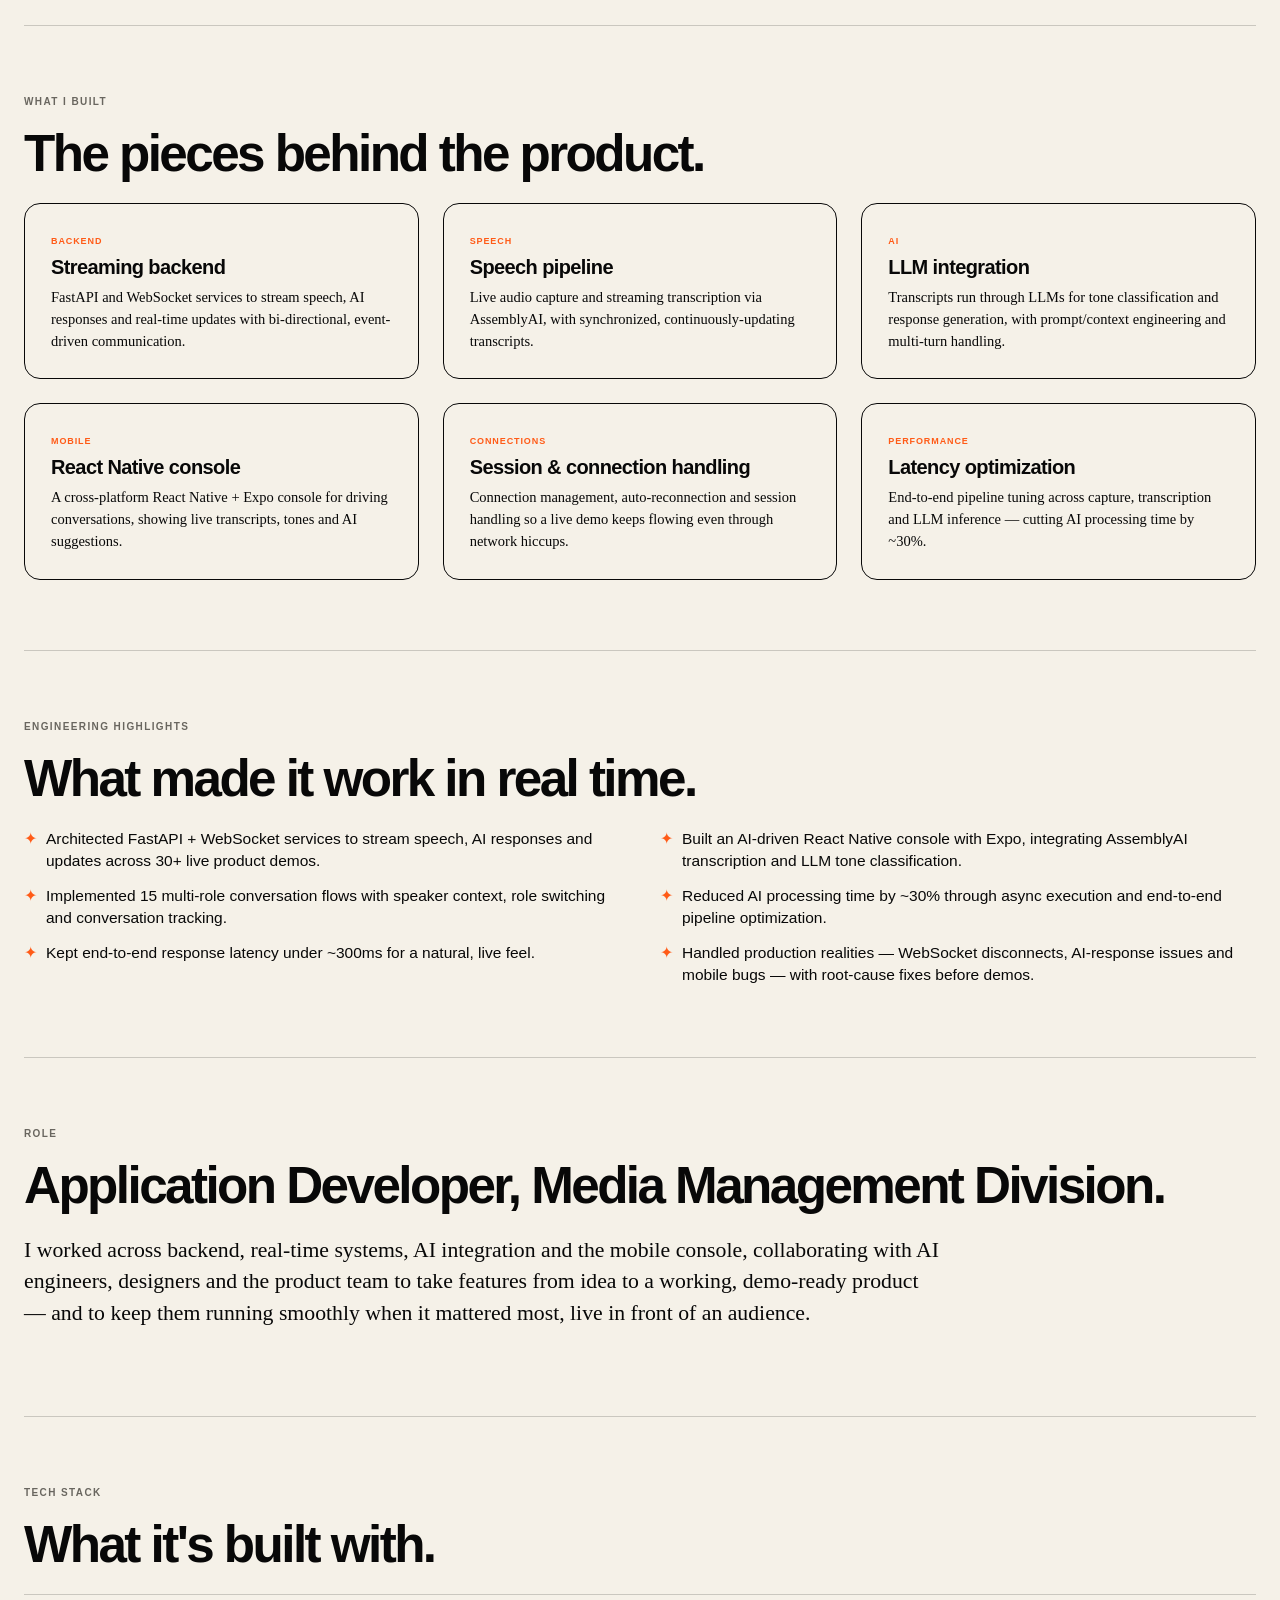
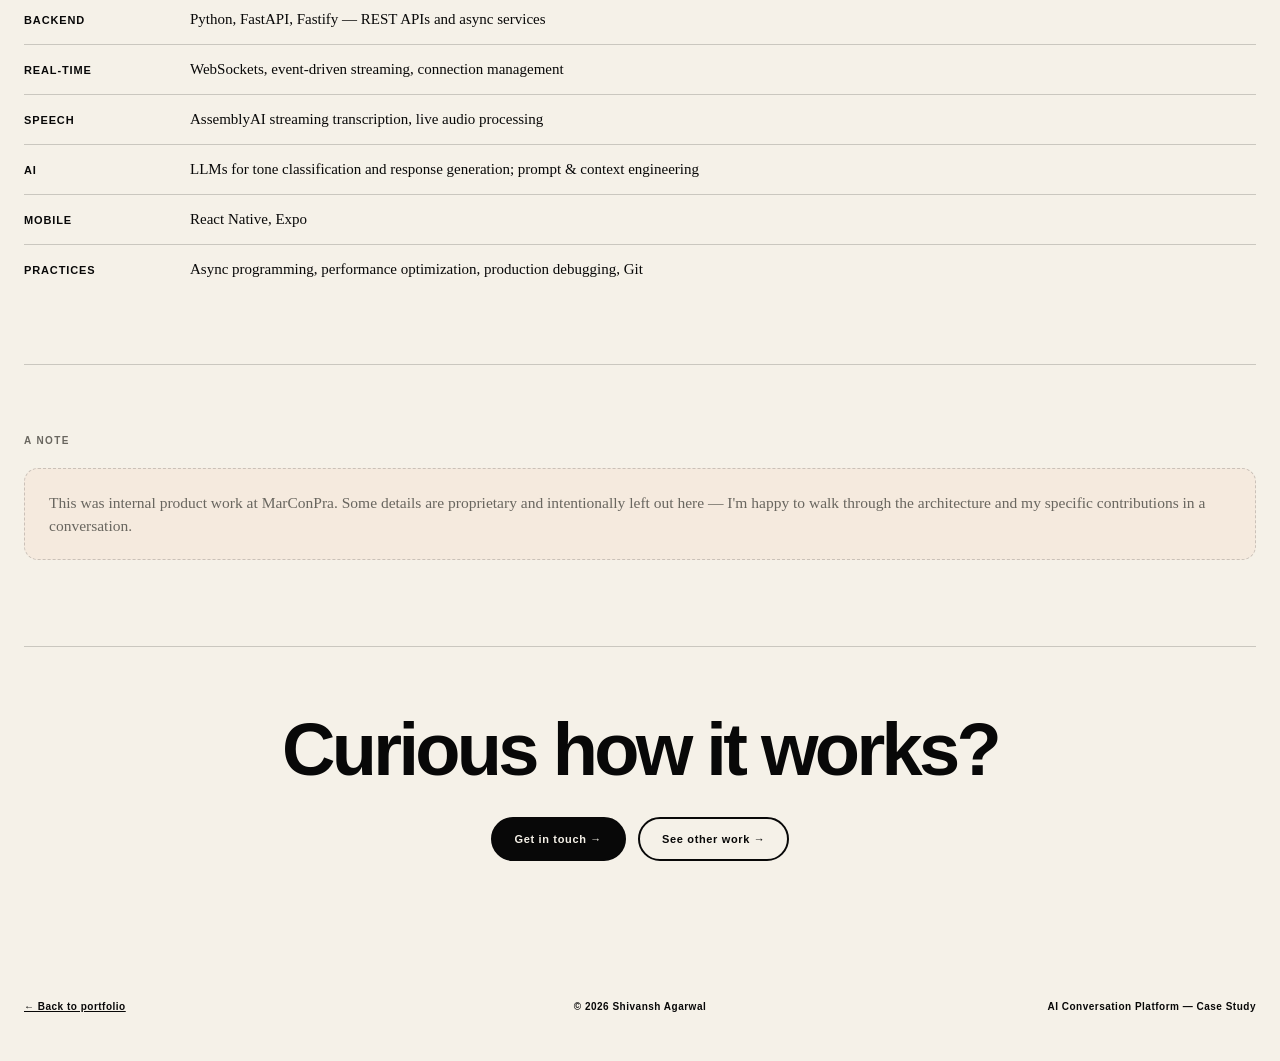
==== commit 3fa2627c: "Add AI project case studies and update resume" ====
--- a/work/ai-conversation/index.html
+++ b/work/ai-conversation/index.html
@@ -80,7 +80,7 @@
       <a href="../../index.html#experience">EXPERIENCE</a>
       <a href="../../index.html#contact">CONTACT</a>
     </nav>
-    <div class="top-location"><span>✦ CASE STUDY</span><span>03 / 04</span></div>
+    <div class="top-location"><span>✦ CASE STUDY</span><span>03 / 06</span></div>
   </header>
 
   <main class="cs-main">
--- a/styles.css
+++ b/styles.css
@@ -22,7 +22,7 @@
 .cursor.ready{opacity:1}.cursor svg{width:100%;height:100%;animation:spin 8s linear infinite}.cursor text{font-size:11px;font-weight:800;letter-spacing:4px;fill:currentColor}.cursor i{position:absolute;left:50%;top:50%;width:8px;height:8px;border-radius:50%;background:var(--orange);transform:translate(-50%,-50%);transition:.2s ease}.cursor.link i{width:25px;height:25px;background:var(--ink)}.cursor.link svg{animation-duration:3s}@keyframes spin{to{transform:rotate(360deg)}}
 .topbar{height:86px;padding:0 24px;display:grid;grid-template-columns:1fr auto 1fr;align-items:center;gap:28px;position:relative;z-index:100;background:rgba(245,241,232,.88);backdrop-filter:blur(16px);border-bottom:1px solid transparent}
 .identity{display:flex;align-items:center;gap:9px;text-decoration:none;font-size:11px;font-weight:700;letter-spacing:.03em;width:max-content}.identity-mark{width:19px;height:19px;border:1.5px solid currentColor;border-radius:6px 2px 6px 2px;display:grid;place-items:center;font-size:10px;transform:rotate(-4deg)}
-.desktop-nav{display:flex;gap:clamp(20px,2.9vw,50px);align-items:center}.desktop-nav a,.top-location{font-size:10px;letter-spacing:.08em;text-decoration:none;font-weight:700}.desktop-nav a{position:relative;padding:6px 0}.desktop-nav a::after{content:"";position:absolute;left:0;right:100%;bottom:0;height:1px;background:currentColor;transition:right .25s}.desktop-nav a:hover::after,.desktop-nav a.active::after{right:0}.top-location{justify-self:end;display:flex;gap:22px}.menu-button{display:none;border:0;background:none;padding:9px}.menu-button span{display:block;width:24px;height:1.5px;background:currentColor;margin:5px}.mobile-menu{display:none}
+.desktop-nav{display:flex;gap:clamp(20px,2.9vw,50px);align-items:center}.desktop-nav a,.top-location{font-size:10px;letter-spacing:.08em;text-decoration:none;font-weight:700}.desktop-nav a{position:relative;padding:6px 0}.desktop-nav a::after{content:"";position:absolute;left:0;right:100%;bottom:0;height:1px;background:currentColor;transition:right .25s}.desktop-nav a:hover::after,.desktop-nav a.active::after{right:0}.top-location{justify-self:end;display:flex;gap:22px}a.top-location:hover{text-decoration:underline;text-underline-offset:6px}.menu-button{display:none;border:0;background:none;padding:9px}.menu-button span{display:block;width:24px;height:1.5px;background:currentColor;margin:5px}.mobile-menu{display:none}
 .hero{min-height:calc(100vh - 86px);padding:52px 0 104px;position:relative}.hero::before{content:"";position:absolute;left:11%;right:10%;top:7%;height:470px;opacity:.5;background-image:radial-gradient(circle,var(--ink) 0 1px,transparent 1.2px);background-size:46px 46px;mask-image:linear-gradient(to bottom,transparent,#000 18%,#000 76%,transparent)}
 .hero-art-card{position:absolute;z-index:3;right:5.7%;top:62px;width:230px}.hero-art-shape{height:92px;border-radius:42px 11px 42px 11px;background:linear-gradient(135deg,#ffd184 0 16%,#ff7a13 16% 38%,#fff1cb 38% 41%,#ff5000 41% 72%,#b92509 72%);box-shadow:0 18px 42px rgba(122,53,5,.22);position:relative;overflow:hidden}.hero-art-shape::before,.hero-art-shape::after{content:"";position:absolute;width:170px;height:24px;background:rgba(255,255,255,.65);transform:rotate(-32deg);left:24px}.hero-art-shape::before{top:16px}.hero-art-shape::after{top:50px;opacity:.35}.hero-art-card p{font-size:8px;line-height:1.28;font-weight:700;margin:9px 3px 0 50px;text-transform:uppercase}
 .hero-title{position:relative;z-index:2;width:min(1120px,82vw);margin:18px auto 0;text-align:center;display:flex;flex-direction:column;align-items:center}.hero-title>span{display:block;line-height:.79;letter-spacing:-.075em;white-space:nowrap}.hero-thin{font-size:clamp(82px,12.7vw,190px);font-weight:300}.hero-bold{font-size:clamp(86px,13.2vw,198px);font-weight:900}.hero-engineer{display:flex!important;align-items:center;justify-content:center;position:relative}.hero-photo{width:.16em;height:.76em;border-radius:999px;overflow:hidden;margin:0 .015em;border:1px solid var(--ink);transform:translateY(.02em)}.hero-photo img{width:100%;height:100%;object-fit:cover;object-position:54% 38%;filter:grayscale(1)}.hero-star{font-size:.22em;letter-spacing:0;color:var(--orange);position:absolute;right:-.13em;bottom:.11em;font-weight:400;transform:rotate(12deg)}
@@ -34,6 +34,7 @@
 .learning-visual{background:var(--yellow);display:grid;place-items:center}.read-strip{position:absolute;top:0;left:0;right:0;height:23px;overflow:hidden;white-space:nowrap;font-size:8px;font-weight:700;letter-spacing:.07em;padding:7px 0 0 12px;color:rgba(0,0,0,.55)}.read-strip-dark{color:rgba(255,255,255,.55)}.course-window{width:74%;min-height:415px;display:grid;grid-template-columns:72px 1fr;background:#f8f5ed;border:10px solid #24211d;border-radius:18px;box-shadow:0 35px 70px rgba(94,63,0,.35);transform:rotate(-2deg)}.course-sidebar{background:#161512;padding:25px 14px;display:flex;flex-direction:column;align-items:center;gap:26px}.course-sidebar b{display:grid;place-items:center;width:38px;height:38px;border-radius:50%;background:var(--yellow)}.course-sidebar span{width:29px;height:5px;border-radius:8px;background:#555}.course-main{padding:34px}.course-main>small{font-size:8px;font-weight:800;letter-spacing:.12em;color:#887000}.course-main h4{font-size:30px;margin:9px 0 22px;letter-spacing:-.05em}.course-video{height:180px;background:linear-gradient(135deg,#23201c,#5c4021);border-radius:12px;position:relative;display:grid;place-items:center}.course-video i{width:56px;height:56px;border-radius:50%;background:rgba(255,255,255,.88);position:relative}.course-video i::after{content:"";position:absolute;left:23px;top:18px;border-left:15px solid #111;border-top:10px solid transparent;border-bottom:10px solid transparent}.course-video span{position:absolute;right:12px;top:12px;background:#f04d3c;color:#fff;padding:5px 7px;border-radius:5px;font-size:7px;font-weight:800}.course-row{display:flex;justify-content:space-between;margin-top:18px;font-size:11px}.course-row em{font-style:normal;font-weight:800}.course-progress{height:7px;background:#ddd6c8;border-radius:8px;margin-top:8px;overflow:hidden}.course-progress i{display:block;width:78%;height:100%;background:var(--yellow)}.metric-note{position:absolute;left:24px;bottom:26px;width:120px}.metric-note strong{font-size:42px;display:block;letter-spacing:-.08em}.metric-note span{font-size:9px;font-weight:700;line-height:1.25}
 .realtime-visual{background:#0b432d;display:grid;place-items:center}.phone-device{width:274px;background:#141414;padding:10px;border-radius:42px;box-shadow:0 30px 80px rgba(0,0,0,.5);transform:rotate(-4deg)}.phone-notch{width:105px;height:23px;background:#141414;position:absolute;left:50%;margin-left:-52px;border-radius:0 0 15px 15px}.phone-ui{min-height:485px;border-radius:32px;background:#f3eee6;padding:43px 17px 17px;color:#111}.live-line{display:flex;align-items:center;gap:7px;font-size:7px}.live-line i{width:7px;height:7px;background:#2fc268;border-radius:50%}.live-line span{margin-left:auto}.wave{height:94px;display:flex;align-items:center;gap:5px;margin:27px 0}.wave i{flex:1;height:var(--h);border-radius:7px;background:#ff704d}.message{font-size:10px;line-height:1.35;padding:12px;border-radius:14px;margin:10px 0}.user-message{background:#fff;margin-left:30px}.ai-message{background:#171717;color:#fff;margin-right:18px}.ai-message small{display:block;color:#ff7757;font-size:7px;font-weight:800;letter-spacing:.08em;margin-bottom:5px}.tones{display:flex;gap:5px;margin-top:18px}.tones span{font-size:6px;font-weight:800;border:1px solid #222;border-radius:999px;padding:6px}.latency-card{position:absolute;right:10%;bottom:15%;background:#171717;color:#fff;border-radius:12px;padding:15px 17px;display:grid;gap:5px;box-shadow:0 18px 40px rgba(0,0,0,.4);font-family:monospace}.latency-card small{font-size:8px;color:#aaa}.latency-card strong{font-size:18px;color:#79f2b0}.latency-card span{font-size:8px}.light-action{background:#f5f1e8;color:#111}
 .payment-visual{display:grid;place-items:center}.payment-orbit{position:absolute;border-radius:50%;border:52px solid rgba(0,0,0,.1)}.orbit-one{width:510px;height:510px;left:-160px;top:-220px}.orbit-two{width:410px;height:410px;right:-110px;bottom:-210px}.payment-app{width:360px;background:#fcfaf4;border-radius:23px;padding:26px;box-shadow:0 34px 80px rgba(115,28,12,.35);transform:rotate(2deg);z-index:2}.payment-head{display:flex;justify-content:space-between;margin-bottom:28px}.payment-app>small{font-size:8px;font-weight:800;letter-spacing:.11em;color:#777}.payment-app h4{font-size:42px;letter-spacing:-.06em;margin:5px 0 21px}.payment-actions{display:grid;grid-template-columns:repeat(3,1fr);gap:8px;margin-bottom:22px}.payment-actions>span{background:#171717;color:#fff;border-radius:14px;padding:12px;display:grid;place-items:center;font-size:18px}.payment-actions small{font-size:7px;margin-top:4px}.contact-row{display:flex;align-items:center;border-top:1px solid #ddd7cc;padding:14px 0;gap:10px}.contact-row i{width:34px;height:34px;border-radius:50%;background:#ff714f;display:grid;place-items:center;font-size:9px;font-style:normal;font-weight:800}.contact-row p{margin:0;flex:1}.contact-row p b,.contact-row p small{display:block}.contact-row p b{font-size:10px}.contact-row p small{font-size:8px;color:#777;margin-top:4px}.contact-row>strong{font-size:10px}.api-badge{position:absolute;left:17%;bottom:18%;background:#171717;color:#fff;border-radius:999px;padding:13px 18px;font-size:9px;font-weight:800;letter-spacing:.08em;z-index:3}
+.scm-visual{display:grid;place-items:center;background:#d8efe3}.scm-visual::before{content:"";position:absolute;inset:0;background:linear-gradient(135deg,rgba(8,8,8,.08),transparent 38%),radial-gradient(circle at 78% 18%,rgba(255,91,23,.23),transparent 26%),radial-gradient(circle at 12% 85%,rgba(10,63,42,.28),transparent 30%)}.scm-browser{position:relative;z-index:2;width:min(74%,900px);background:#f8f8f4;border:10px solid #101010;border-radius:18px;overflow:hidden;box-shadow:0 36px 80px rgba(8,45,30,.35);transform:rotate(-1.5deg)}.scm-browser-top{height:43px;background:#101010;color:#f5f1e8;display:flex;align-items:center;gap:18px;padding:0 18px;font-size:10px}.scm-browser-top span{color:#9bcfb4}.scm-browser-top i{margin-left:auto;width:24px;height:24px;border-radius:50%;background:#ff714f}.scm-browser img{width:100%;height:390px;object-fit:cover;object-position:top center}.scm-panel{position:absolute;z-index:3;width:190px;background:#101010;color:#f5f1e8;border-radius:14px;padding:17px;box-shadow:0 24px 56px rgba(0,0,0,.28)}.scm-panel small{display:block;font-size:8px;font-weight:800;letter-spacing:.12em;color:#9ce0b8}.scm-panel strong{display:block;font-size:27px;letter-spacing:-.06em;margin:8px 0 6px}.scm-panel span{display:block;font-size:10px;line-height:1.35;color:#d5d2ca}.scm-panel-left{left:7%;top:20%;transform:rotate(-4deg)}.scm-panel-right{right:7%;bottom:20%;transform:rotate(4deg);background:#fcfaf4;color:#101010}.scm-panel-right span{color:#58544d}
 .about{background:#0b0b0b;color:#f5f1e8;padding:120px 0}.about-inner{display:grid;grid-template-columns:.72fr 1.28fr;gap:90px}.about-title>p{font-size:10px;font-weight:800;letter-spacing:.12em}.about-title h2{font-size:clamp(48px,6vw,93px);line-height:.88;letter-spacing:-.065em;margin:35px 0 0;max-width:740px}.skill-cloud{display:flex;align-content:center;justify-content:center;flex-wrap:wrap;gap:13px;padding:15px}.skill{font-size:clamp(20px,2.5vw,39px);line-height:1;padding:.36em .65em;border-radius:999px;white-space:nowrap}.skill.outline{border:2px solid #f5f1e8}.skill.solid-orange{background:var(--orange);color:#fff}.skill.dark{background:#f5f1e8;color:#111;font-weight:800}.skill.pixel{border:2px dashed #f5f1e8;font-family:monospace}.skill.serif{font-family:Georgia,serif;font-style:italic;border:1px solid #f5f1e8}.skill.solid-green{background:#47bb69;color:#08120b;font-weight:800}.skill.amp{font-family:Georgia,serif;font-size:85px;padding:0 .25em;color:var(--orange)}.tilt-left{transform:rotate(-5deg)}.tilt-right{transform:rotate(5deg)}.about-copy{grid-column:2;max-width:800px}.about-copy p{font-family:Georgia,"Times New Roman",serif;font-size:clamp(21px,2.2vw,34px);line-height:1.28;margin:20px 0}.about-copy a{display:inline-block;margin-top:15px;text-transform:uppercase;font-size:10px;font-weight:800;letter-spacing:.1em;text-underline-offset:7px}
 .experience{padding:120px 0}.timeline{border-top:2px solid var(--ink)}.timeline-head,.timeline article{display:grid;grid-template-columns:1.15fr 1.25fr 120px;gap:40px}.timeline-head{padding:12px 0;font-size:8px;font-weight:800;letter-spacing:.12em;border-bottom:1px solid var(--line)}.timeline article{padding:25px 0;border-bottom:1px solid var(--line);align-items:center;transition:padding .25s,background .25s}.timeline article:hover{padding-left:14px;padding-right:14px;background:rgba(255,91,23,.06)}.timeline small{font-size:8px;font-weight:800;letter-spacing:.08em;color:var(--muted)}.timeline h3{font-size:clamp(22px,2.3vw,35px);letter-spacing:-.045em;margin:5px 0 0}.timeline article>p{font-family:Georgia,serif;font-size:16px;line-height:1.3;margin:0}.timeline time{text-align:right;font-size:13px;font-weight:800}
 .numbers{background:var(--orange);overflow:hidden;padding:17px 0}.numbers-track{display:flex;width:max-content;align-items:center;gap:30px;animation:ticker 25s linear infinite;font-size:11px;font-weight:800;letter-spacing:.08em}.numbers-track span{display:flex;align-items:baseline;gap:7px}.numbers-track b{font-size:24px;letter-spacing:-.05em}.numbers-track i{font-style:normal}@keyframes ticker{to{transform:translateX(-50%)}}
@@ -41,8 +42,8 @@
 .footer{min-height:110px;display:grid;grid-template-columns:1fr 1fr 1fr;align-items:center;gap:30px;font-size:10px;font-weight:700;letter-spacing:.05em}.footer a{width:max-content}.footer p:nth-child(2){text-align:center}.footer p:last-child{text-align:right}
 .project-dialog{width:min(760px,calc(100% - 32px));border:0;border-radius:18px;background:var(--paper);color:var(--ink);padding:clamp(30px,5vw,62px);box-shadow:0 40px 100px rgba(0,0,0,.4)}.project-dialog::backdrop{background:rgba(0,0,0,.72);backdrop-filter:blur(9px)}.dialog-close{position:absolute;right:18px;top:15px;border:0;background:#111;color:#fff;width:39px;height:39px;border-radius:50%;font-size:24px;cursor:pointer}.dialog-kicker{font-size:9px;font-weight:800;letter-spacing:.12em;margin:0 0 18px;color:var(--orange)}.project-dialog h2{font-size:clamp(40px,6vw,72px);line-height:.9;letter-spacing:-.06em;margin:0}.dialog-summary{font-family:Georgia,serif;font-size:20px;line-height:1.35;margin:28px 0}.dialog-metrics{display:grid;grid-template-columns:1fr 1fr;gap:12px}.dialog-metrics span{padding:18px;border:1px solid var(--line);border-radius:12px;font-size:12px;line-height:1.35}.dialog-metrics strong{display:block;font-size:31px;letter-spacing:-.05em;margin-bottom:5px}.dialog-stack{margin-top:26px;padding-top:20px;border-top:1px solid var(--line)}.dialog-stack span{font-size:8px;font-weight:800;letter-spacing:.12em}.dialog-stack p{font-size:13px;font-weight:700;line-height:1.6;margin:8px 0 0}.dialog-link{display:inline-block;margin-top:28px;background:#111;color:#fff;border-radius:999px;padding:14px 20px;font-size:10px;font-weight:800;text-decoration:none}
 .reveal{opacity:0;transform:translateY(28px);transition:opacity .75s ease,transform .75s cubic-bezier(.2,.8,.2,1)}.reveal.visible{opacity:1;transform:none}
-@media(max-width:1000px){:root{--shell:min(100% - 32px,900px)}.desktop-nav{display:none}.topbar{grid-template-columns:1fr auto}.top-location{display:none}.menu-button{display:block;justify-self:end}.mobile-menu{position:fixed;inset:86px 0 auto 0;height:calc(100vh - 86px);z-index:90;background:var(--paper);padding:35px 24px;flex-direction:column;gap:0}.mobile-menu.open{display:flex}.mobile-menu a{font-size:clamp(34px,8vw,70px);font-weight:800;text-decoration:none;letter-spacing:-.05em;padding:10px 0;border-bottom:1px solid var(--line)}.hero-art-card{right:4%;width:180px}.hero-art-card p{display:none}.hero-title{width:94vw}.hero-summary{margin-top:86px}.case-grid{gap:45px 28px}.case-visual{min-height:520px}.case-card:not(.case-hero):not(.case-wide) .case-visual{min-height:500px}.laptop{width:80%}.about-inner{grid-template-columns:1fr}.skill-cloud,.about-copy{grid-column:1}.about-copy{max-width:100%}.timeline-head,.timeline article{grid-template-columns:1fr 1.2fr 90px}.contact-inner h2{margin-bottom:55px}}
-@media(max-width:720px){:root{--shell:calc(100% - 24px)}.topbar{height:72px;padding:0 13px}.mobile-menu{inset:72px 0 auto;height:calc(100vh - 72px)}html{scroll-padding-top:72px}.hero{min-height:auto;padding:44px 0 80px}.hero::before{height:280px;background-size:30px 30px}.hero-art-card{top:18px;width:102px}.hero-art-shape{height:47px}.hero-title{margin-top:18px}.hero-title>span{line-height:.82}.hero-thin{font-size:15.3vw}.hero-bold{font-size:16vw}.hero-star{right:-.08em}.availability{margin-top:28px;font-size:11px;text-align:center}.hero-summary{margin-top:75px;width:100%}.hero-summary p{font-size:25px;line-height:1.12}.featured{padding-bottom:75px}.section-heading{align-items:start}.section-heading p{max-width:120px;text-align:right}.case-visual,.case-card:not(.case-hero):not(.case-wide) .case-visual,.case-wide .case-visual{min-height:430px}.case-copy h3,.case-grid .case-copy h3{font-size:27px;padding-right:0}.case-copy button{position:static;margin-top:16px}.case-grid{grid-template-columns:1fr;gap:12px}.case-grid .case-card{margin-bottom:42px}.laptop{width:88%}.screen-body{grid-template-columns:48px 1fr;min-height:260px}.screen-body aside{padding:15px 8px;gap:16px}.screen-body aside strong{width:30px;height:30px;font-size:11px}.screen-body aside span{width:19px}.screen-content{padding:17px}.screen-content>p{font-size:13px}.stat-grid{gap:5px}.stat-grid span{padding:8px}.stat-grid strong{font-size:16px}.chart{height:93px;margin-top:10px;padding:9px;gap:5px}.visual-chip{display:none}.course-window{width:84%;min-height:335px;grid-template-columns:52px 1fr}.course-sidebar{padding:18px 8px;gap:20px}.course-sidebar b{width:32px;height:32px}.course-sidebar span{width:22px}.course-main{padding:22px 17px}.course-main h4{font-size:22px}.course-video{height:135px}.metric-note{left:12px;bottom:17px}.metric-note strong{font-size:30px}.phone-device{width:225px}.phone-ui{min-height:390px}.wave{height:70px;margin:19px 0}.latency-card{right:2%;bottom:13%;padding:11px}.payment-app{width:290px;padding:20px}.payment-app h4{font-size:34px}.api-badge{left:5%;bottom:8%}.about{padding:80px 0}.about-inner{gap:45px}.about-title h2{font-size:52px}.skill-cloud{gap:9px;padding:0}.skill{font-size:21px}.skill.amp{font-size:55px}.experience{padding:80px 0}.timeline-head{display:none}.timeline article{grid-template-columns:1fr 70px;gap:16px}.timeline article>p{grid-column:1/-1;grid-row:2}.timeline time{grid-column:2;grid-row:1}.contact{padding:80px 0 55px}.contact-inner h2{font-size:18vw;margin-bottom:42px}.contact-row-main{grid-template-columns:1fr;gap:13px}.contact-row-main a{font-size:24px}.contact-bottom{align-items:flex-start;gap:25px}.contact-bottom>div{flex-direction:column;gap:12px}.footer{grid-template-columns:1fr;gap:9px;padding:25px 0}.footer p{margin:0!important;text-align:left!important}.dialog-metrics{grid-template-columns:1fr}.project-dialog{padding:34px 22px}.project-dialog h2{font-size:43px}}
+@media(max-width:1000px){:root{--shell:min(100% - 32px,900px)}.desktop-nav{display:none}.topbar{grid-template-columns:1fr auto}.top-location{display:none}.menu-button{display:block;justify-self:end}.mobile-menu{position:fixed;inset:86px 0 auto 0;height:calc(100vh - 86px);z-index:90;background:var(--paper);padding:35px 24px;flex-direction:column;gap:0}.mobile-menu.open{display:flex}.mobile-menu a{font-size:clamp(34px,8vw,70px);font-weight:800;text-decoration:none;letter-spacing:-.05em;padding:10px 0;border-bottom:1px solid var(--line)}.hero-art-card{right:4%;width:180px}.hero-art-card p{display:none}.hero-title{width:94vw}.hero-summary{margin-top:86px}.case-grid{gap:45px 28px}.case-visual{min-height:520px}.case-card:not(.case-hero):not(.case-wide) .case-visual{min-height:500px}.laptop{width:80%}.scm-browser{width:82%}.scm-browser img{height:330px}.scm-panel{width:170px}.scm-panel-left{left:3%;top:17%}.scm-panel-right{right:3%;bottom:16%}.about-inner{grid-template-columns:1fr}.skill-cloud,.about-copy{grid-column:1}.about-copy{max-width:100%}.timeline-head,.timeline article{grid-template-columns:1fr 1.2fr 90px}.contact-inner h2{margin-bottom:55px}}
+@media(max-width:720px){:root{--shell:calc(100% - 24px)}.topbar{height:72px;padding:0 13px}.mobile-menu{inset:72px 0 auto;height:calc(100vh - 72px)}html{scroll-padding-top:72px}.hero{min-height:auto;padding:44px 0 80px}.hero::before{height:280px;background-size:30px 30px}.hero-art-card{top:18px;width:102px}.hero-art-shape{height:47px}.hero-title{margin-top:18px}.hero-title>span{line-height:.82}.hero-thin{font-size:15.3vw}.hero-bold{font-size:16vw}.hero-star{right:-.08em}.availability{margin-top:28px;font-size:11px;text-align:center}.hero-summary{margin-top:75px;width:100%}.hero-summary p{font-size:25px;line-height:1.12}.featured{padding-bottom:75px}.section-heading{align-items:start}.section-heading p{max-width:120px;text-align:right}.case-visual,.case-card:not(.case-hero):not(.case-wide) .case-visual,.case-wide .case-visual{min-height:430px}.case-copy h3,.case-grid .case-copy h3{font-size:27px;padding-right:0}.case-copy button{position:static;margin-top:16px}.case-grid{grid-template-columns:1fr;gap:12px}.case-grid .case-card{margin-bottom:42px}.laptop{width:88%}.screen-body{grid-template-columns:48px 1fr;min-height:260px}.screen-body aside{padding:15px 8px;gap:16px}.screen-body aside strong{width:30px;height:30px;font-size:11px}.screen-body aside span{width:19px}.screen-content{padding:17px}.screen-content>p{font-size:13px}.stat-grid{gap:5px}.stat-grid span{padding:8px}.stat-grid strong{font-size:16px}.chart{height:93px;margin-top:10px;padding:9px;gap:5px}.visual-chip{display:none}.course-window{width:84%;min-height:335px;grid-template-columns:52px 1fr}.course-sidebar{padding:18px 8px;gap:20px}.course-sidebar b{width:32px;height:32px}.course-sidebar span{width:22px}.course-main{padding:22px 17px}.course-main h4{font-size:22px}.course-video{height:135px}.metric-note{left:12px;bottom:17px}.metric-note strong{font-size:30px}.phone-device{width:225px}.phone-ui{min-height:390px}.wave{height:70px;margin:19px 0}.latency-card{right:2%;bottom:13%;padding:11px}.payment-app{width:290px;padding:20px}.payment-app h4{font-size:34px}.scm-browser{width:88%;border-width:7px}.scm-browser img{height:250px}.scm-panel{position:relative;width:calc(50% - 20px);min-height:112px;margin-top:250px;padding:13px;box-shadow:0 16px 36px rgba(0,0,0,.22)}.scm-panel strong{font-size:19px}.scm-panel-left{left:auto;top:auto;justify-self:start;margin-left:12px}.scm-panel-right{right:auto;bottom:auto;justify-self:end;margin-right:12px;margin-top:-112px}.api-badge{left:5%;bottom:8%}.about{padding:80px 0}.about-inner{gap:45px}.about-title h2{font-size:52px}.skill-cloud{gap:9px;padding:0}.skill{font-size:21px}.skill.amp{font-size:55px}.experience{padding:80px 0}.timeline-head{display:none}.timeline article{grid-template-columns:1fr 70px;gap:16px}.timeline article>p{grid-column:1/-1;grid-row:2}.timeline time{grid-column:2;grid-row:1}.contact{padding:80px 0 55px}.contact-inner h2{font-size:18vw;margin-bottom:42px}.contact-row-main{grid-template-columns:1fr;gap:13px}.contact-row-main a{font-size:24px}.contact-bottom{align-items:flex-start;gap:25px}.contact-bottom>div{flex-direction:column;gap:12px}.footer{grid-template-columns:1fr;gap:9px;padding:25px 0}.footer p{margin:0!important;text-align:left!important}.dialog-metrics{grid-template-columns:1fr}.project-dialog{padding:34px 22px}.project-dialog h2{font-size:43px}}
 @media(prefers-reduced-motion:reduce){html{scroll-behavior:auto}.reveal{opacity:1;transform:none;transition:none}.numbers-track{animation:none}.cursor{display:none}}
 
 /* Final layout refinements */
@@ -66,3 +67,37 @@
 .case-card:hover .case-visual,.case-card:focus-visible .case-visual{transform:scale(1.03);box-shadow:0 44px 90px rgba(0,0,0,.26);z-index:6}
 @media(max-width:720px){.case-card:hover .case-visual,.case-card:focus-visible .case-visual{transform:none;box-shadow:none}}
 @media(prefers-reduced-motion:reduce){.case-visual{transition:none}.case-card:hover .case-visual{transform:none;box-shadow:none}}
+
+/* TalentForge homepage screenshot treatment */
+.tf-showcase{position:relative;z-index:3;width:min(82%,1040px);height:470px}
+.tf-shot{position:absolute;background:#0f1423;border:8px solid #101010;border-radius:18px;overflow:hidden;box-shadow:0 34px 82px rgba(27,4,45,.48)}
+.tf-shot img{width:100%;height:100%;object-fit:cover;object-position:top center}
+.tf-shot-main{left:13%;top:5%;width:74%;height:78%;z-index:2;transform:rotate(.8deg)}
+.tf-shot-profile{left:0;bottom:0;width:38%;height:49%;z-index:3;transform:rotate(-4deg)}
+.tf-shot-post{right:0;top:0;width:38%;height:49%;z-index:4;transform:rotate(4deg)}
+.tf-panel{position:absolute;z-index:4;width:190px;background:#101010;color:#f5f1e8;border-radius:14px;padding:17px;box-shadow:0 24px 56px rgba(0,0,0,.28)}
+.tf-panel small{display:block;font-size:8px;font-weight:800;letter-spacing:.12em;color:#cda8ff}
+.tf-panel strong{display:block;font-size:27px;letter-spacing:-.06em;margin:8px 0 6px}
+.tf-panel span{display:block;font-size:10px;line-height:1.35;color:#d5d2ca}
+.tf-panel-left{left:7%;top:20%;transform:rotate(-4deg)}
+.tf-panel-right{right:7%;bottom:20%;transform:rotate(4deg);background:#fcfaf4;color:#101010}
+.tf-panel-right span{color:#58544d}
+@media(max-width:1000px){.tf-showcase{width:86%;height:430px}.tf-panel{width:170px}.tf-panel-left{left:3%;top:17%}.tf-panel-right{right:3%;bottom:16%}}
+@media(max-width:720px){.tf-showcase{width:90%;height:350px}.tf-shot{border-width:6px;border-radius:13px}.tf-shot-main{left:4%;top:2%;width:92%;height:58%}.tf-shot-profile{left:0;bottom:0;width:50%;height:43%}.tf-shot-post{right:0;top:auto;bottom:3%;width:50%;height:43%}.tf-panel{display:none}}
+
+/* New project cards */
+.case-grid-new{margin-top:0}
+.trao-visual{display:grid;place-items:center;background:#a9c8ff;color:#10172a}
+.trao-visual::before{content:"";position:absolute;inset:-25%;background:radial-gradient(circle at 25% 30%,rgba(255,255,255,.7),transparent 28%),radial-gradient(circle at 82% 72%,rgba(93,71,255,.26),transparent 32%);transform:rotate(-8deg)}
+.trao-board{position:relative;z-index:2;width:76%;background:#f7f8fc;border:8px solid #121827;border-radius:18px;overflow:hidden;box-shadow:0 34px 70px rgba(22,38,82,.3);transform:rotate(-2deg)}
+.trao-top{height:42px;background:#121827;color:#fff;display:flex;align-items:center;justify-content:space-between;padding:0 16px;font-size:9px;letter-spacing:.08em}.trao-top span{color:#b8ff74}
+.trao-body{display:grid;grid-template-columns:50px 1fr;min-height:310px}.trao-body aside{background:#e5e9f5;display:flex;flex-direction:column;align-items:center;gap:18px;padding-top:24px}.trao-body aside i{width:20px;height:5px;border-radius:8px;background:#aab1c5}.trao-body aside i.active{background:#6558ff}
+.trao-content{padding:32px}.trao-content small{font-size:8px;font-weight:800;letter-spacing:.12em;color:#676e82}.trao-content>strong{display:block;font-size:64px;letter-spacing:-.08em;margin-top:9px}.trao-progress{height:8px;background:#dfe3ee;border-radius:9px;overflow:hidden}.trao-progress i{display:block;width:92%;height:100%;background:#6558ff}.trao-cards{display:grid;grid-template-columns:repeat(3,1fr);gap:8px;margin-top:30px}.trao-cards span{background:#fff;border:1px solid #d8ddea;border-radius:9px;padding:12px 9px;font-size:8px;font-weight:700}.trao-cards em{display:block;font-style:normal;font-size:19px;margin-top:9px}
+.trao-float{position:absolute;z-index:3;right:5%;bottom:12%;background:#121827;color:#fff;border-radius:13px;padding:14px 16px;box-shadow:0 17px 38px rgba(18,24,39,.34);transform:rotate(3deg)}.trao-float small,.trao-float span{display:block;font-size:7px}.trao-float small{color:#b8ff74;letter-spacing:.09em}.trao-float strong{display:block;font-size:24px;margin:6px 0 4px}
+.evals-visual{display:grid;place-items:center;background:#16191f;color:#f5f1e8}.evals-visual::before{content:"";position:absolute;inset:0;background:linear-gradient(rgba(255,255,255,.035) 1px,transparent 1px),linear-gradient(90deg,rgba(255,255,255,.035) 1px,transparent 1px);background-size:32px 32px}
+.eval-console{position:relative;z-index:2;width:78%;background:#f3f0e8;color:#13161b;border-radius:17px;overflow:hidden;box-shadow:0 34px 75px rgba(0,0,0,.48);transform:rotate(1.5deg)}
+.eval-top{height:42px;background:#262a32;color:#fff;display:flex;align-items:center;gap:7px;padding:0 15px;font-size:9px}.eval-top b{margin-right:auto}.eval-top i{width:8px;height:8px;border-radius:50%;background:#ff6e4d}.eval-top i:nth-last-child(2){background:#f1bd43}.eval-top i:last-child{background:#72d88f}
+.eval-metrics{display:grid;grid-template-columns:repeat(3,1fr);gap:8px;padding:22px 22px 12px}.eval-metrics span{background:#fff;border:1px solid #ddd9d0;border-radius:10px;padding:12px}.eval-metrics small{display:block;font-size:7px;font-weight:800;color:#777}.eval-metrics strong{display:block;font-size:27px;letter-spacing:-.06em;margin-top:6px}
+.eval-chart{height:190px;margin:5px 22px 24px;padding:16px;background:#22262d;border-radius:11px;display:flex;align-items:end;gap:9px}.eval-chart i{flex:1;height:var(--h);background:linear-gradient(#70e39a,#1d8d54);border-radius:5px 5px 1px 1px}
+.eval-alert{position:absolute;z-index:3;left:3%;bottom:8%;background:#ff6e4d;color:#17191d;border:2px solid #17191d;border-radius:12px;padding:13px 15px;box-shadow:7px 7px 0 #f5f1e8;transform:rotate(-3deg)}.eval-alert small,.eval-alert span{display:block;font-size:7px}.eval-alert small{font-weight:900;letter-spacing:.1em}.eval-alert strong{display:block;font-size:16px;margin:5px 0}
+@media(max-width:720px){.trao-board,.eval-console{width:88%}.trao-body{min-height:280px}.trao-content{padding:24px 17px}.trao-content>strong{font-size:50px}.trao-cards{grid-template-columns:1fr;margin-top:20px}.trao-cards span:nth-child(n+2){display:none}.trao-float{right:2%;bottom:11%}.eval-metrics{padding:18px 13px 8px;gap:5px}.eval-metrics span{padding:9px 7px}.eval-metrics strong{font-size:21px}.eval-chart{margin:5px 13px 20px;height:175px}.eval-alert{left:2%;bottom:6%}}
